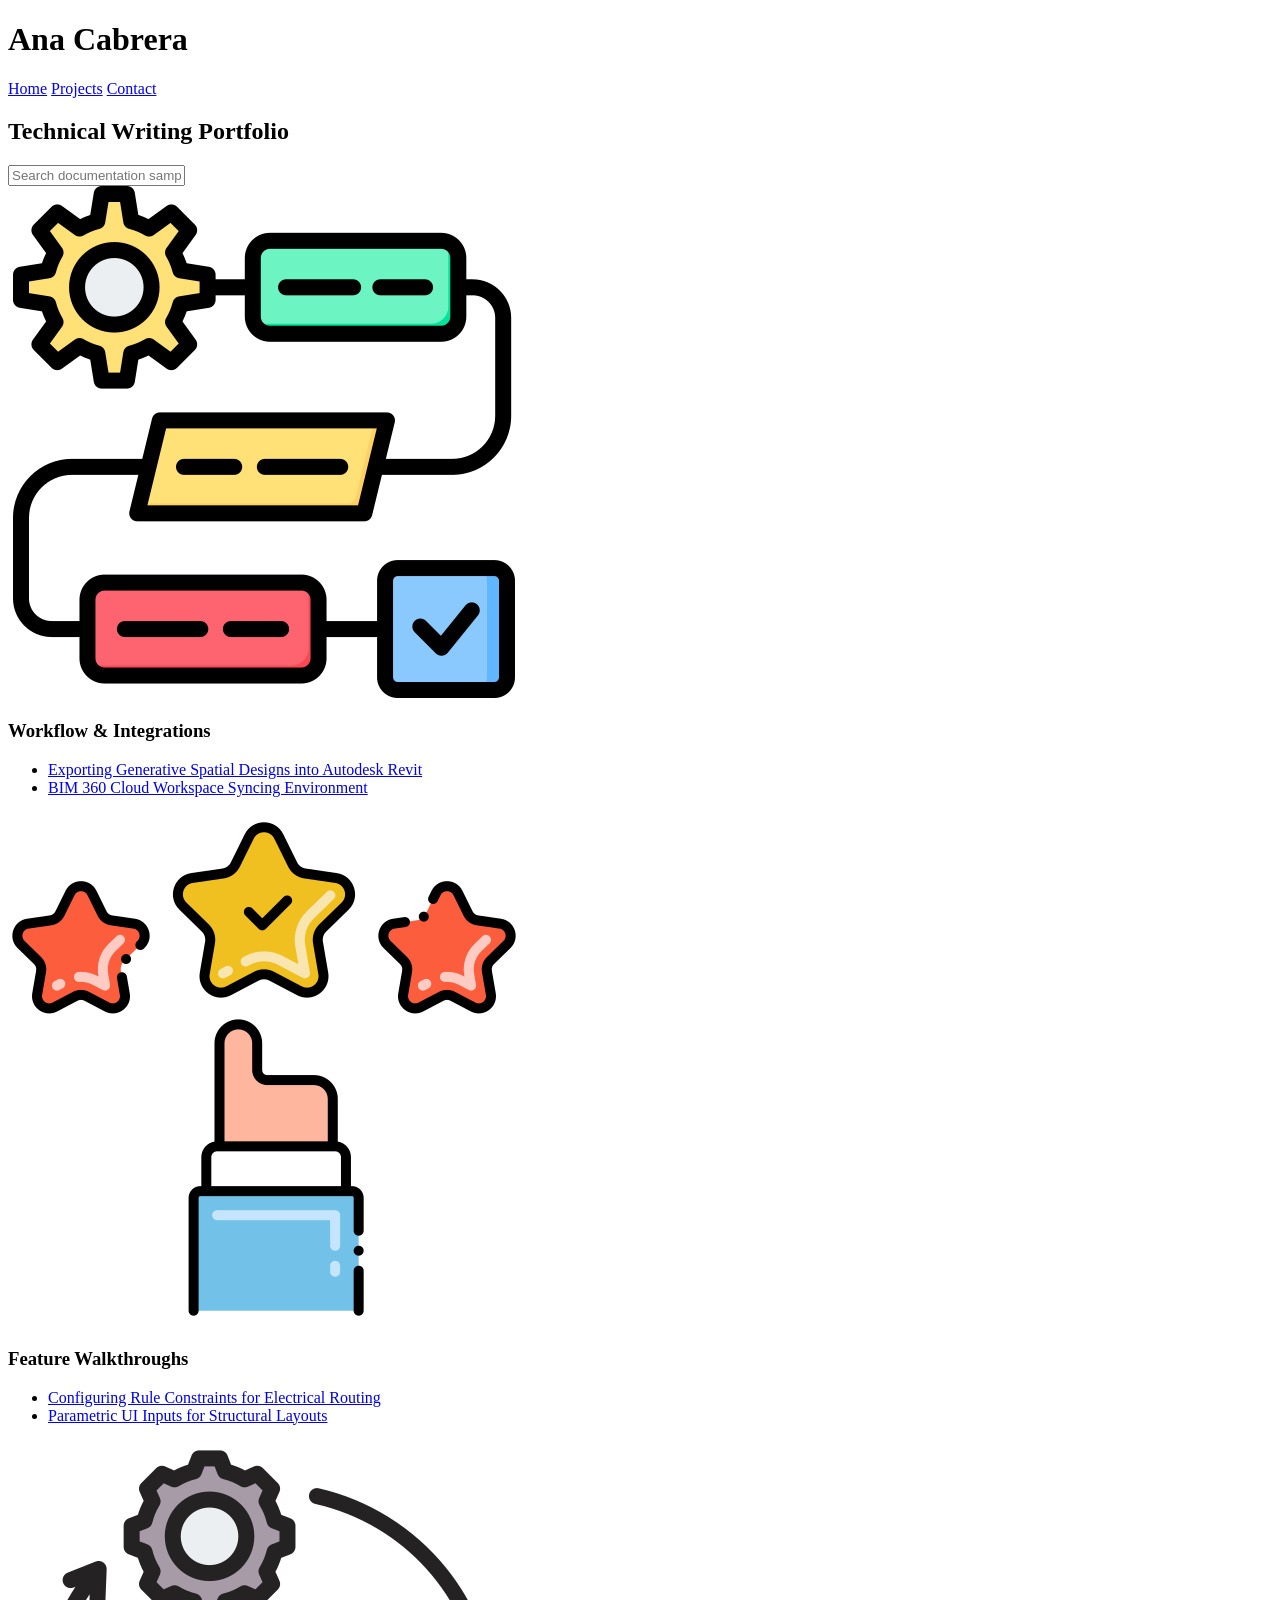
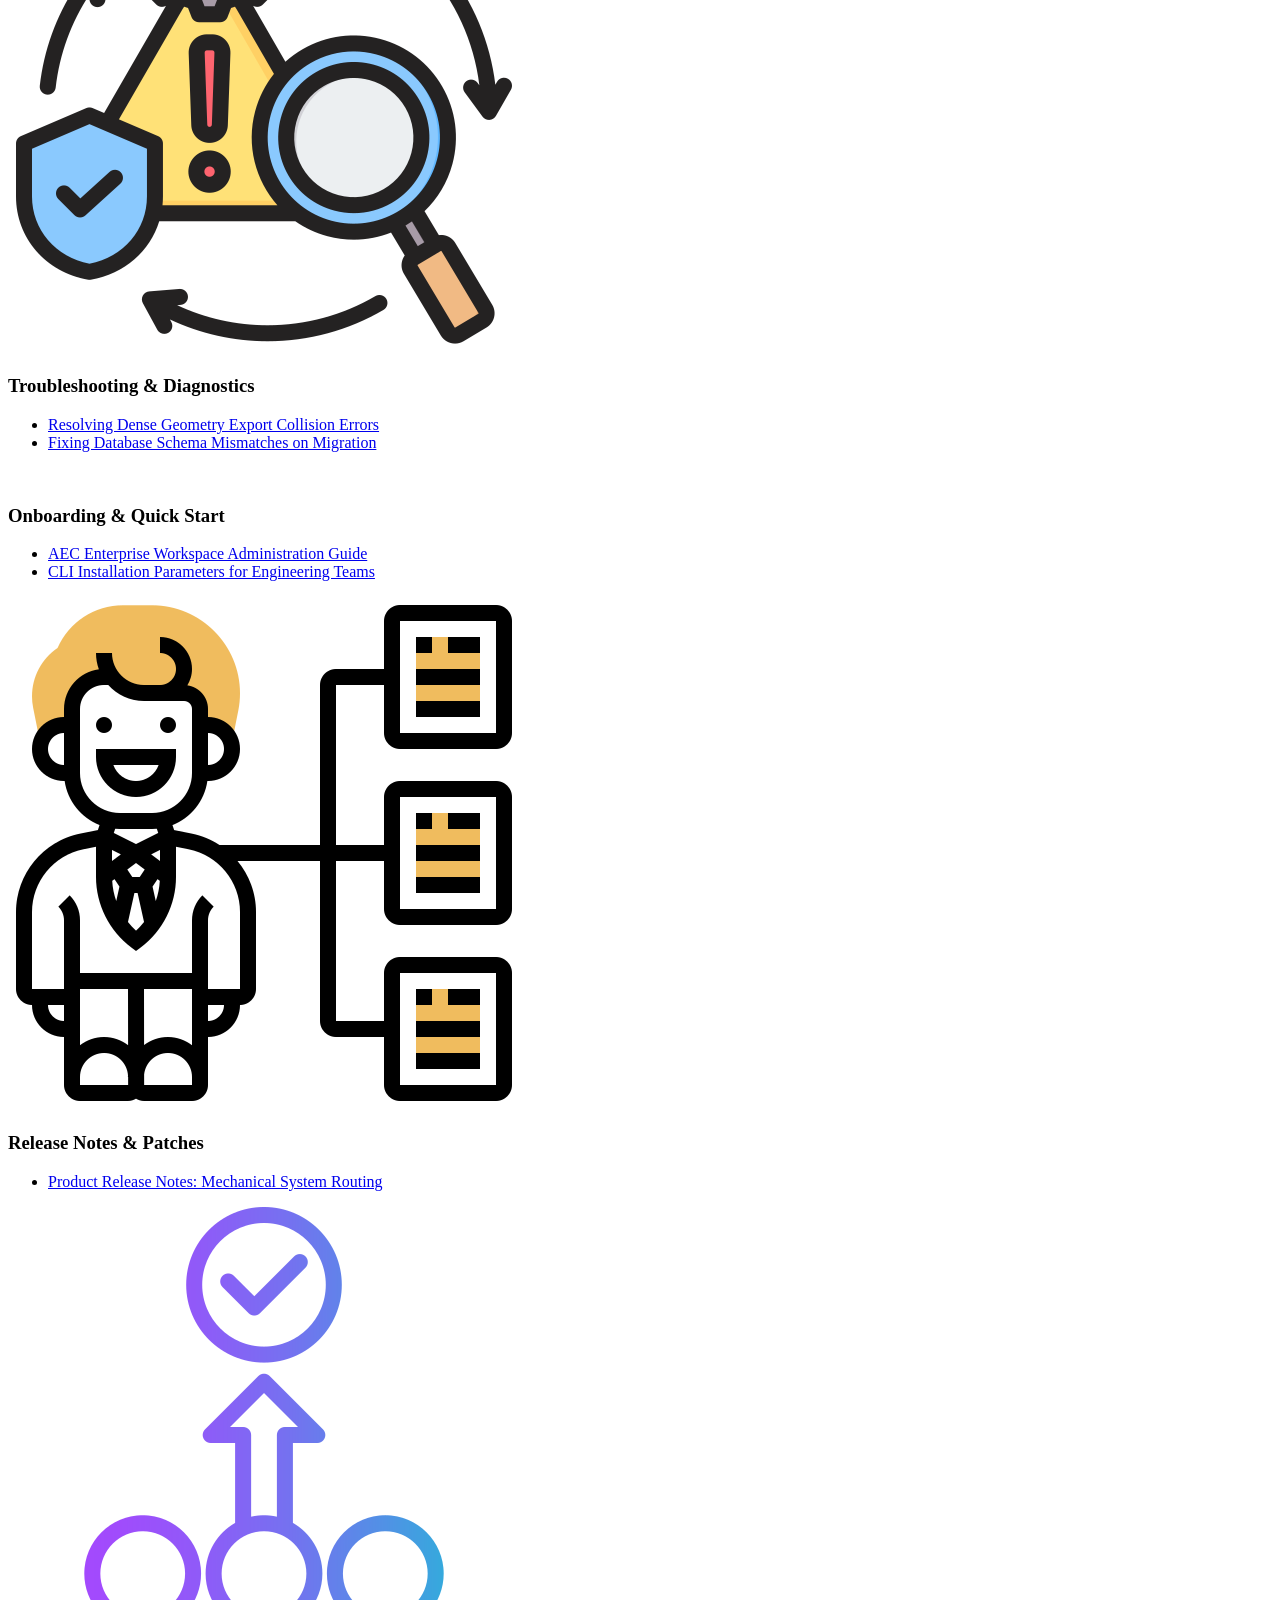
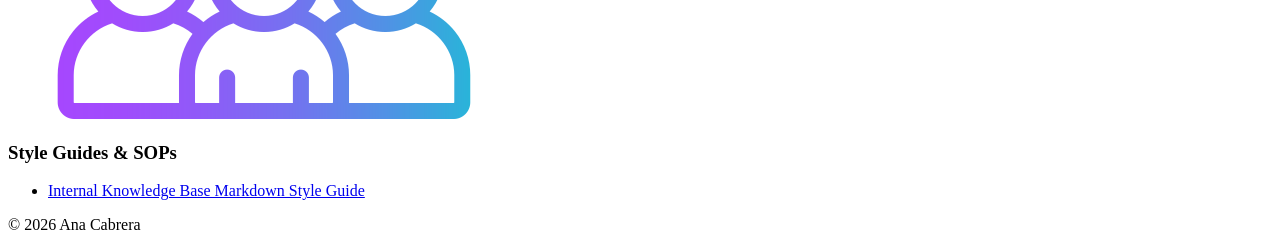
==== projects/index.html @ b5493466 "Update index.html to link to css" ====
<!DOCTYPE html>
<html lang="en">
<head>
  <meta charset="UTF-8">
  <meta name="viewport" content="width=device-width, initial-scale=1.0">
  <link rel="preconnect" href="https://fonts.googleapis.com">
  <link rel="preconnect" href="https://fonts.gstatic.com" crossorigin>
  <link href="https://fonts.googleapis.com/css2?family=Inter:wght@400;500;600;700;800&display=swap" rel="stylesheet">
  
  <title>Ana Cabrera | Technical Writing Portfolio</title>
  
  <link rel="stylesheet" href="assets/css/style.css">
</head>
<body>

<header>
  <div class="container header-container">
    <h1>Ana Cabrera</h1>
    <nav>
      <a href="../index.html">Home</a>
      <a href="index.html" class="active">Projects</a>
      <a href="../contact.html">Contact</a>
    </nav>
  </div>
</header>

<main class="container portal-landing">
  
  <h2 class="portal-title">Technical Writing Portfolio</h2>

  <div class="search-container">
    <input type="text" id="docs-search" placeholder="Search documentation samples (e.g., Revit, API, integration)...">
  </div>

  <div class="portal-grid">
    
    <div class="portal-card">
      <div class="portal-card-header">
        <img src="../assets/icons/workflow.png" alt="" class="card-icon">
        <h3>Workflow & Integrations</h3>
      </div>
      <ul class="sample-links">
        <li><a href="viewer.html#export-to-revit.html">Exporting Generative Spatial Designs into Autodesk Revit</a></li>
        <li><a href="viewer.html#bim360-sync.html">BIM 360 Cloud Workspace Syncing Environment</a></li>
      </ul>
    </div>

    <div class="portal-card">
      <div class="portal-card-header">
        <img src="../assets/icons/feature.png" alt="" class="card-icon">
        <h3>Feature Walkthroughs</h3>
      </div>
      <ul class="sample-links">
        <li><a href="viewer.html#conduit-routing.html">Configuring Rule Constraints for Electrical Routing</a></li>
        <li><a href="viewer.html#parametric-inputs.html">Parametric UI Inputs for Structural Layouts</a></li>
      </ul>
    </div>

    <div class="portal-card">
      <div class="portal-card-header">
        <img src="../assets/icons/troubleshooting.png" alt="" class="card-icon">
        <h3>Troubleshooting & Diagnostics</h3>
      </div>
      <ul class="sample-links">
        <li><a href="viewer.html#collision-errors.html">Resolving Dense Geometry Export Collision Errors</a></li>
        <li><a href="viewer.html#schema-mismatch.html">Fixing Database Schema Mismatches on Migration</a></li>
      </ul>
    </div>

    <div class="portal-card">
      <div class="portal-card-header">
        <img src="../assets/icons/onboarding.png" alt="" class="card-icon">
        <h3>Onboarding & Quick Start</h3>
      </div>
      <ul class="sample-links">
        <li><a href="viewer.html#enterprise-setup.html">AEC Enterprise Workspace Administration Guide</a></li>
        <li><a href="viewer.html#cli-install.html">CLI Installation Parameters for Engineering Teams</a></li>
      </ul>
    </div>

    <div class="portal-card">
      <div class="portal-card-header">
        <img src="../assets/icons/proactive.png" alt="" class="card-icon">
        <h3>Release Notes & Patches</h3>
      </div>
      <ul class="sample-links">
        <li><a href="viewer.html#may-2026-release.html">Product Release Notes: Mechanical System Routing</a></li>
      </ul>
    </div>

    <div class="portal-card">
      <div class="portal-card-header">
        <img src="../assets/icons/alignment.png" alt="" class="card-icon">
        <h3>Style Guides & SOPs</h3>
      </div>
      <ul class="sample-links">
        <li><a href="viewer.html#style-guide.html">Internal Knowledge Base Markdown Style Guide</a></li>
      </ul>
    </div>

  </div>
</main>

<script>
  document.getElementById('docs-search').addEventListener('input', function(e) {
    const searchTerm = e.target.value.toLowerCase();
    const cards = document.querySelectorAll('.portal-card');

    cards.forEach(card => {
      // Grab all text inside the card header and all list items
      const cardText = card.textContent.toLowerCase();
      
      // If the search term is found anywhere in the card, show it. Otherwise, hide it.
      if (cardText.includes(searchTerm)) {
        card.style.display = 'flex'; // Keeps your responsive card grid layout intact
      } else {
        card.style.display = 'none';
      }
    });
  });
</script>

<footer>
  <p>© 2026 Ana Cabrera</p>
</footer>

</body>
</html>
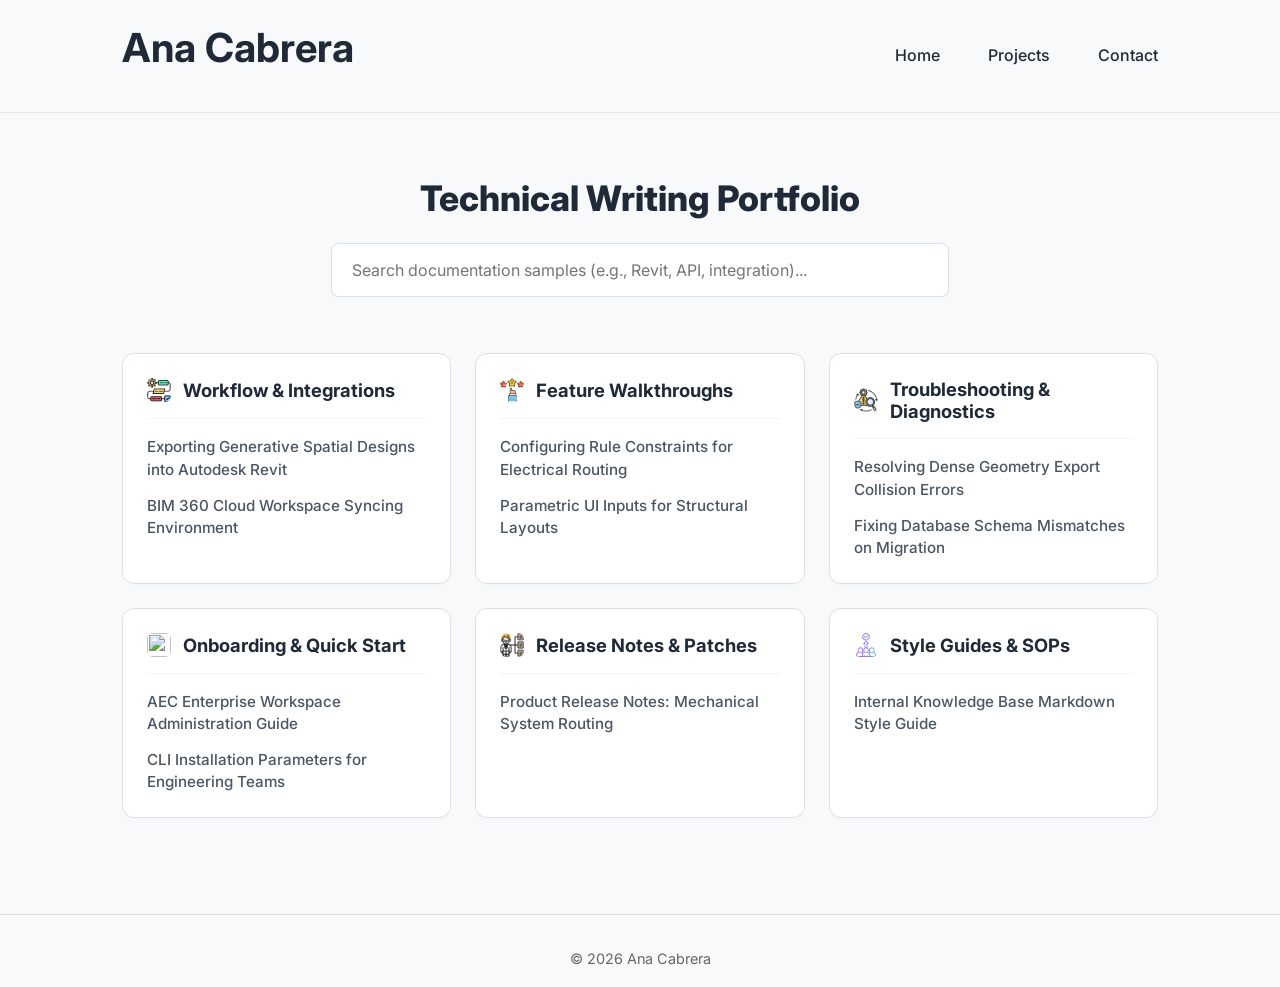
==== commit 80cfc414: "Update index.html to fix css mismatch" ====
--- a/projects/index.html
+++ b/projects/index.html
@@ -9,7 +9,7 @@
   
   <title>Ana Cabrera | Technical Writing Portfolio</title>
   
-  <link rel="stylesheet" href="assets/css/style.css">
+  <link rel="stylesheet" href="../assets/css/style.css">
 </head>
 <body>
 
--- a/assets/css/style.css
+++ b/assets/css/style.css
@@ -0,0 +1,891 @@
+/* RESET */
+
+* {
+  margin: 0;
+  padding: 0;
+  box-sizing: border-box;
+}
+
+/* GLOBAL */
+
+body {
+  font-family: 'Inter', sans-serif;
+  line-height: 1.7;
+  color: #1f2937;
+  background-color: #f8f9fb;
+}
+
+.container {
+  max-width: 1100px;
+  margin: auto;
+  padding: 0 2rem;
+}
+
+/* TYPOGRAPHY */
+
+h1,
+h2,
+h3 {
+  line-height: 1.2;
+  margin-bottom: 1rem;
+}
+
+h1 {
+  font-size: 2.5rem;
+  font-weight: 700;
+}
+
+h2 {
+  font-size: 1.8rem;
+  margin-top: 3rem;
+}
+
+h3 {
+  font-size: 1.3rem;
+}
+
+p,
+li {
+  margin-bottom: 1rem;
+}
+
+/* HEADER */
+
+header {
+  width: 100%;
+  padding: 1.5rem 0;
+  border-bottom: 1px solid #e5e7eb;
+  background: #f8f9fb;
+}
+
+.hero-hook {
+  font-size: 3rem;
+  font-weight: 800;
+  margin-bottom: 1.5rem;
+  letter-spacing: -0.5px;
+}
+
+/* Responsive adjustment for mobile screens */
+@media (max-width: 768px) {
+  .hero-hook {
+    font-size: 2rem; /* Scales down smoothly so it doesn't clip on phones */
+    margin-bottom: 1rem;
+  }
+}
+
+/* CONTAINERS */
+
+.header-container {
+  display: flex;
+  justify-content: space-between;
+  align-items: center;
+}
+
+.profile-container {
+  margin-top: 1rem;
+
+  align-items: center;
+  display: grid;
+  grid-template-columns: 65% 35%;
+  gap: 1.5rem;
+}
+
+.profile-container-left{
+  display:block;
+  align-items: center;
+}
+
+.profile-container-left p {
+  max-width: 650px;
+}
+
+.profile-container-right {
+  margin: 0;
+}
+
+.profile-container-right img {
+  width: auto;
+  max-width: 17rem;
+}
+
+/* LOGO */
+
+.logo h1 {
+  font-size: 1.8rem;
+}
+
+/* NAVIGATION */
+
+nav {
+  display: flex;
+  gap: 1.5rem;
+}
+
+nav a {
+  text-decoration: none;
+  margin-left: 1.5rem;
+  color: #1f2937;
+  font-weight: 500;
+}
+
+nav a:hover {
+  color: #0696D7;
+  text-decoration: none;
+}
+
+/* SECTIONS */
+
+section {
+  margin-bottom: 5rem;
+}
+
+/* LOGO CAROUSEL */
+/* TOOLS SECTION */
+
+.tools {
+  margin: 5rem 0;
+}
+
+/* SLIDER CONTAINER */
+
+.logo-slider {
+  overflow-x: hidden;
+  overflow-y: visible;
+  position: relative;
+  margin-top: 2rem;
+  padding: 1.5rem 0;
+  white-space: nowrap;
+}
+
+.logo-track {
+  display: flex;
+  width: max-content;
+  animation: scroll 22s linear infinite;
+}
+
+.logo-set {
+  display: flex;
+  align-items: center;
+}
+
+/* LOGOS */
+
+.logo-set img {
+  /*height: 500px;*/
+  /*opacity: 0.7;*/
+  /*filter: grayscale(100%);*/
+  padding: 0 0.5rem;
+  margin: 0 1rem;
+}
+
+.logo-set img:hover {
+  opacity: 1;
+}
+
+/* ANIMATION */
+
+@keyframes scroll {
+  0% {
+    transform: translateX(0);
+  }
+
+  100% {
+    transform: translateX(-50%);
+  }
+}
+
+/* ON HOVER */
+.logo-track:hover {
+  animation-play-state: paused;
+}
+
+.logo-item {
+  display: flex;
+  flex-direction: column;
+  align-items: center;
+  justify-content: center;
+
+  /*margin: 0 3rem;*/
+  position: relative;
+
+  transition: transform 0.25s ease;
+}
+
+.logo-item img {
+  height: 40px;
+  opacity: 0.7;
+  filter: grayscale(100%);
+  transition: all 0.25s ease;
+}
+
+.logo-item:hover img {
+  transform: scale(1.6);
+  opacity: 1;
+  filter: grayscale(0%);
+}
+
+.logo-label {
+  margin-top: 0.5rem;
+  font-size: 0.85rem;
+  color: #1f2937;
+
+  opacity: 0;
+  transform: translateY(6px);
+  transition: all 0.25s ease;
+
+  white-space: nowrap;
+}
+
+.logo-item:hover .logo-label {
+  opacity: 1;
+  transform: translateY(0);
+}
+
+/* SCROLL GRADIENT */
+.logo-slider::before,
+.logo-slider::after {
+  content: "";
+
+  position: absolute;
+
+  top: 0;
+
+  width: 100px;
+  height: 100%;
+
+  z-index: 2;
+}
+
+.logo-slider::before {
+  left: 0;
+
+  background: linear-gradient(
+    to right,
+    #f8f9fb,
+    transparent
+  );
+}
+
+.logo-slider::after {
+  right: 0;
+
+  background: linear-gradient(
+    to left,
+    #f8f9fb,
+    transparent
+  );
+}
+
+/* SKILLS SECTION*/
+.skills {
+  margin: 5rem 0;
+}
+
+.skills-container {
+  display: grid;
+  grid-template-columns: 35% 65%;
+  gap: 4rem;
+
+  align-items: stretch;
+}
+
+.skills-left {
+  display: flex;
+  align-items: center; /* vertically centers text inside full height */
+}
+
+.skills-left-content {
+  display: flex;
+  flex-direction: column;
+  justify-content: center; /* vertically centers text block */
+  height: 100%;
+}
+
+.skills-left h2 {
+  font-size: 2.8rem;
+  font-weight: 800;
+  text-transform: uppercase;
+  line-height: 1.2;
+  margin: 0;
+}
+
+.skills-left p {
+  margin-top: 1rem;
+  font-size: 0.95rem;
+  color: #6b7280;
+  line-height: 1.6;
+  max-width: 90%;
+}
+
+.skills-right {
+  display: grid;
+  grid-template-columns: repeat(2, 1fr);
+  gap: 1rem;
+  max-width: 615px;
+
+  align-content: stretch; /* IMPORTANT */
+}
+
+.skill-card {
+  width: 100%;
+
+  border: 1px solid #dce1e7;
+  border-radius: 12px;
+  padding: 1rem;
+
+  background: white;
+
+  display: flex;
+  flex-direction: column;
+  gap: 0.75rem;
+
+  min-height: 150px; /* key for uniformity */
+}
+
+.skill-card-header {
+  display: flex;
+  align-items: flex-start;
+  gap: 0.6rem;
+}
+
+.skill-card h3 {
+  font-size: 1.5rem;
+  font-weight: 700;
+  margin: 0;
+  line-height: 1.2;
+
+  overflow-wrap: anywhere;
+}
+
+.skill-card p {
+  margin: 0;
+  font-size: 0.75rem;
+  color: #6b7280;
+  line-height: 1.4;
+}
+
+.skill-card img {
+  height: 3em;   /* matches H3 font size */
+  width: auto;
+  flex-shrink: 0;
+  margin-top: 0.15em;
+}
+
+/* PROJECT CARDS */
+
+.project-grid {
+  display: grid;
+  grid-template-columns: repeat(3, 1fr);
+  gap: 1rem;
+  margin-top: 2rem;
+}
+
+.project-card {
+  text-decoration: none;
+  color: inherit;
+
+  height: 250px;
+  perspective: 1000px;
+}
+
+.project-card-inner {
+  position: relative;
+
+  width: 100%;
+  height: 100%;
+
+  transition: transform 0.7s;
+  transform-style: preserve-3d;
+}
+
+.project-card:hover .project-card-inner {
+  transform: rotateY(180deg);
+}
+
+.project-card-front,
+.project-card-back {
+  position: absolute;
+  width: 100%;
+  height: 100%;
+  border: 1px solid #dce1e7;
+  border-radius: 12px;
+  padding: 2rem;
+  backface-visibility: hidden;
+  background: white;
+}
+
+.project-card-front {
+  display: flex;
+  flex-direction: column;
+  justify-content: center;
+
+  align-items: center;
+
+  gap: 0.8rem;
+
+  text-align: center;
+  padding: 2rem;
+}
+
+.project-card-back {
+  display: flex;
+  align-items: center;
+  justify-content: center;
+  text-align: center;
+
+  transform: rotateY(180deg);
+  font-size: 0.95rem;
+  line-height: 1.6;
+
+  flex-direction: column;
+  gap: 1rem;
+}
+
+.project-card-header {
+  display: flex;
+  align-items: center;
+  justify-content: center;
+  gap: 0.75rem;
+  max-width: 90%;
+}
+
+.project-card-header img {
+  width: 28px;
+  height: 28px;
+  flex-shrink: 0;
+  display: block;
+}
+
+.project-card-header h3 {
+  margin: 0;
+  line-height: 1.2;
+  text-align: left;
+  max-width: 100%;
+  min-width: 0;
+  overflow-wrap: anywhere;
+  white-space: normal;
+}
+
+.divider {
+  width: 1px;
+  height: 24px;
+  background: #d1d5db;
+}
+
+.project-card-front h3 {
+  margin: 0;
+  line-height: 1;
+}
+
+.project-card-front p {
+  margin: 0;
+  display: block;
+  width: 100%;
+  font-size: 0.9rem;
+  color: #6b7280;
+  max-width: 90%;
+}
+
+/* BUTTON */
+.project-btn {
+  display: inline-block;
+
+  padding: 0.4rem 0.9rem;
+  border-radius: 999px; /* oblong pill */
+
+  background: #0b5cab; /* AEC-style blue */
+  color: white;
+
+  text-decoration: none;
+  font-weight: 500;
+  font-size: 0.8rem;
+  letter-spacing: 0.2px;
+
+  transition: all 0.25s ease;
+
+  margin-top: 0.5rem;
+}
+
+/* HOVER STATE */
+.project-btn:hover {
+  background: #094c8f;
+  transform: translateY(-1px);
+  box-shadow: 0 4px 10px rgba(6, 150, 215, 0.18);
+}
+
+/* ACTIVE/CLICK FEEDBACK */
+.project-btn:active {
+  transform: translateY(0px);
+  box-shadow: none;
+}
+
+.project-card:hover {
+  transform: translateY(-4px);
+}
+
+/* MOBILE */
+
+@media (max-width: 768px) {
+  .project-grid {
+    grid-template-columns: 1fr;
+  }
+}
+
+/* IMAGES */
+
+img {
+  max-width: 100%;
+  height: auto;
+  border-radius: 6px;
+}
+
+/* FOOTER */
+
+footer {
+  margin-top: 4rem;
+  padding-top: 2rem;
+
+  border-top: 1px solid #ddd;
+
+  font-size: 0.9rem;
+  color: #666;
+
+  text-align: center;
+}
+
+/* ==========================================================================
+   MOBILE & RESPONSIVE DESIGN ARCHITECTURE
+   ========================================================================== */
+
+@media (max-width: 992px) {
+  /* Prevent Profile layout from clipping on intermediate viewports */
+  .profile-container {
+    grid-template-columns: 1fr;
+    text-align: center;
+    gap: 2rem;
+  }
+  
+  .profile-container-left p {
+    max-width: 100%;
+    margin-left: auto;
+    margin-right: auto;
+  }
+
+  .profile-container-right img {
+    max-width: 15rem;
+    margin: 0 auto;
+  }
+
+  /* Structural adjustment for Skills Layout */
+  .skills-container {
+    grid-template-columns: 1fr;
+    gap: 2.5rem;
+  }
+  
+  .skills-left {
+    text-align: center;
+  }
+  
+  .skills-left p {
+    max-width: 100%;
+  }
+}
+
+@media (max-width: 768px) {
+  /* Header Structural Adjustments */
+  .header-container {
+    flex-direction: column;
+    gap: 1rem;
+    text-align: center;
+  }
+
+  nav {
+    gap: 0.5rem;
+  }
+
+  nav a {
+    margin-left: 0.75rem;
+    margin-right: 0.75rem;
+  }
+
+  /* Clean layout adjustments for layout blocks */
+  .skills-right {
+    grid-template-columns: 1fr;
+  }
+
+  /* DISABLE THE 3D FLIP ARCHITECTURE ON TOUCH DEVICES FOR BETTER UX */
+  .project-grid {
+    grid-template-columns: 1fr;
+    gap: 2rem;
+  }
+
+  .project-card {
+    height: auto;
+    perspective: none;
+  }
+
+  .project-card-inner {
+    transition: none;
+    transform-style: flat;
+  }
+
+  /* Force layout engine to stop stacking elements natively */
+  .project-card:hover .project-card-inner {
+    transform: none;
+  }
+
+  /* Transform front and back states into unified layout elements */
+  .project-card-front,
+  .project-card-back {
+    position: relative;
+    width: 100%;
+    height: auto;
+    transform: none;
+    backface-visibility: visible;
+    border-radius: 12px;
+  }
+
+  .project-card-front {
+    border-bottom: none;
+    border-bottom-left-radius: 0;
+    border-bottom-right-radius: 0;
+    padding: 2.5rem 1.5rem 1rem 1.5rem;
+  }
+
+  .project-card-back {
+    border-top: none;
+    border-top-left-radius: 0;
+    border-top-right-radius: 0;
+    padding: 0 1.5rem 2.5rem 1.5rem;
+  }
+  
+  .project-card:hover {
+    transform: translateY(-2px);
+  }
+}
+
+/* ==========================================================================
+   LINE 667: DOCS PORTAL HOVER LANDING PAGE SYSTEM
+   ========================================================================== */
+
+.portal-landing {
+  margin-top: 4rem;
+  margin-bottom: 6rem;
+}
+
+.portal-title {
+  font-size: 2.2rem;
+  font-weight: 800;
+  color: #1f2937;
+  text-align: center;
+  margin-bottom: 1.5rem;
+}
+
+/* SEARCH BAR PLATFORM */
+.search-container {
+  max-width: 650px;
+  margin: 0 auto 3.5rem auto;
+  padding: 0 1rem;
+}
+
+#docs-search {
+  width: 100%;
+  padding: 1rem 1.25rem;
+  font-family: 'Inter', sans-serif;
+  font-size: 1rem;
+  border: 1px solid #dce1e7;
+  border-radius: 8px;
+  background-color: white;
+  color: #1f2937;
+  box-shadow: 0 2px 4px rgba(0, 0, 0, 0.02);
+  transition: all 0.2s ease;
+}
+
+#docs-search:focus {
+  outline: none;
+  border-color: #0b5cab;
+  box-shadow: 0 0 0 3px rgba(11, 92, 171, 0.15);
+}
+
+/* THE 6-CARD GRID ARCHITECTURE */
+.portal-grid {
+  display: grid;
+  grid-template-columns: repeat(3, 1fr);
+  gap: 1.5rem;
+}
+
+.portal-card {
+  background: white;
+  border: 1px solid #dce1e7;
+  border-radius: 12px;
+  padding: 1.5rem;
+  display: flex;
+  flex-direction: column;
+  box-shadow: 0 4px 6px rgba(0, 0, 0, 0.01);
+  flex: 1 1 calc(33.333% - 1.5rem);
+  min-height: 200px;
+}
+
+.portal-card-header {
+  display: flex;
+  align-items: center;
+  gap: 0.75rem;
+  padding-bottom: 1rem;
+  border-bottom: 1px solid #f3f4f6;
+  margin-bottom: 1rem;
+}
+
+.card-icon {
+  width: 24px;
+  height: 24px;
+  flex-shrink: 0;
+}
+
+.portal-card-header h3 {
+  font-size: 1.15rem;
+  font-weight: 700;
+  color: #1f2937;
+  margin: 0;
+}
+
+/* INTERIOR CARD CONTENT LINKS */
+.sample-links {
+  list-style: none;
+  padding: 0;
+  margin: 0;
+  display: flex;
+  flex-direction: column;
+  gap: 0.85rem;
+}
+
+.sample-links li {
+  margin: 0;
+  padding: 0;
+  line-height: 1.4;
+}
+
+.sample-links a {
+  text-decoration: none;
+  font-size: 0.95rem;
+  font-weight: 500;
+  color: #4b5563;
+  transition: color 0.15s ease;
+}
+
+.sample-links a:hover {
+  color: #0b5cab;
+  text-decoration: underline;
+}
+
+/* ==========================================================================
+   INNER ARTICLE VIEW LAYOUT (WITH ACTIVE LEFT SIDEBAR)
+   ========================================================================== */
+
+.kb-inner-layout {
+  display: grid;
+  grid-template-columns: 280px 1fr;
+  gap: 4rem;
+  margin-top: 4rem;
+  margin-bottom: 6rem;
+  align-items: start;
+}
+
+.kb-article-sidebar {
+  position: sticky;
+  top: 3rem;
+  background: #f8f9fb;
+  padding-right: 1.5rem;
+}
+
+.back-to-portal {
+  display: inline-block;
+  text-decoration: none;
+  font-size: 0.9rem;
+  font-weight: 600;
+  color: #0b5cab;
+  margin-bottom: 2rem;
+}
+
+.kb-article-sidebar h3 {
+  font-size: 0.85rem;
+  text-transform: uppercase;
+  letter-spacing: 0.5px;
+  color: #6b7280;
+  margin-bottom: 1rem;
+}
+
+.kb-inner-nav {
+  display: flex;
+  flex-direction: column;
+  gap: 0.25rem;
+}
+
+.nav-group-title {
+  font-size: 0.8rem;
+  font-weight: 700;
+  color: #9ca3af;
+  text-transform: uppercase;
+  margin-top: 1rem;
+  margin-bottom: 0.25rem;
+}
+
+.kb-inner-nav a {
+  text-decoration: none;
+  color: #4b5563;
+  font-size: 0.95rem;
+  font-weight: 500;
+  padding: 0.4rem 0.5rem;
+  border-radius: 4px;
+  transition: all 0.15s ease;
+}
+
+.kb-inner-nav a:hover,
+.kb-inner-nav a.active {
+  color: #0b5cab;
+  background: #eef2f6;
+  font-weight: 600;
+}
+
+/* INNER ARTICLE CONTENT BODY */
+.doc-body h1 {
+  font-size: 2.2rem;
+  font-weight: 800;
+  color: #1f2937;
+  margin-bottom: 0.5rem;
+}
+
+.doc-meta {
+  font-size: 0.85rem;
+  color: #6b7280;
+  margin-bottom: 1.5rem;
+}
+
+.doc-body hr {
+  border: 0;
+  border-top: 1px solid #e5e7eb;
+  margin-bottom: 2rem;
+}
+
+/* RESPONSIVE DESIGN CONTROLS */
+@media (max-width: 992px) {
+  .portal-grid {
+    grid-template-columns: repeat(2, 1fr);
+  }
+  .kb-inner-layout {
+    grid-template-columns: 1fr;
+    gap: 2.5rem;
+  }
+  .kb-article-sidebar {
+    position: relative;
+    top: 0;
+    padding-right: 0;
+    border-bottom: 1px solid #e5e7eb;
+    padding-bottom: 2rem;
+  }
+}
+
+@media (max-width: 640px) {
+  .portal-grid {
+    grid-template-columns: 1fr;
+  }
+}
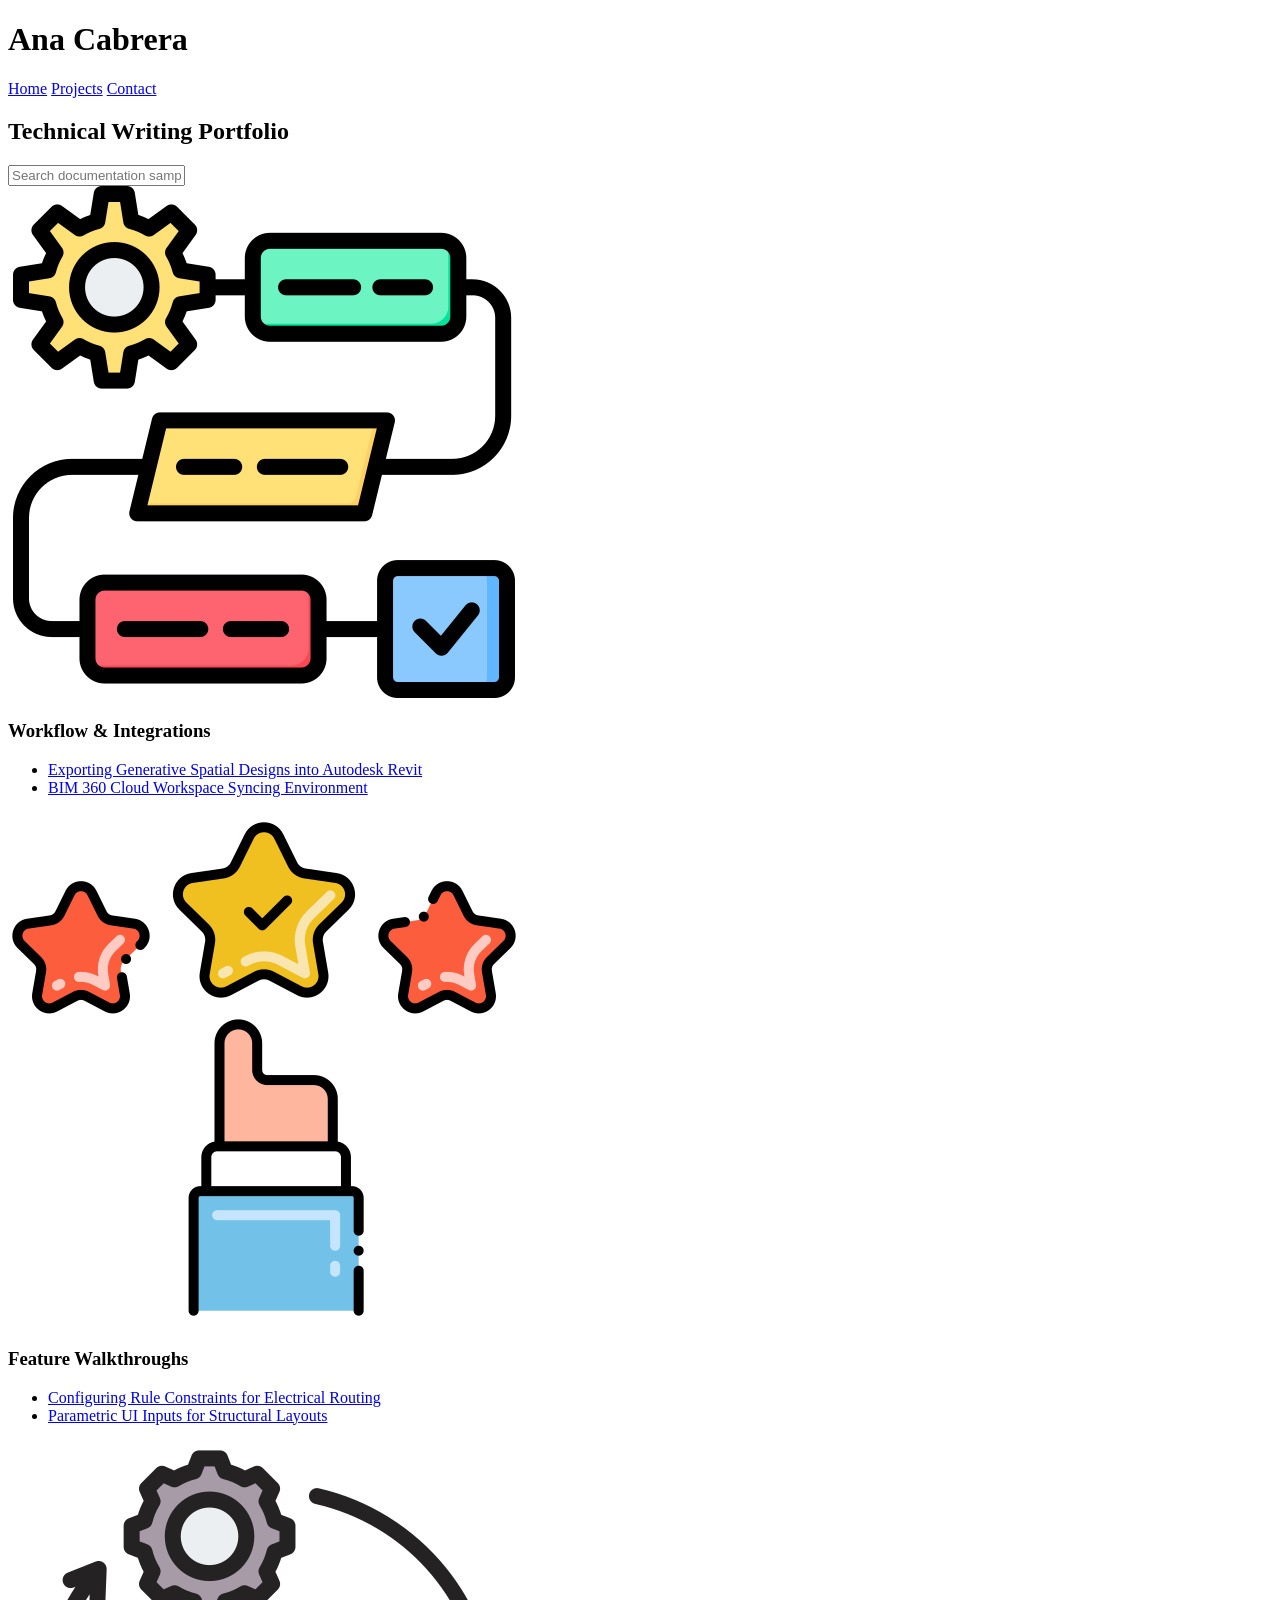
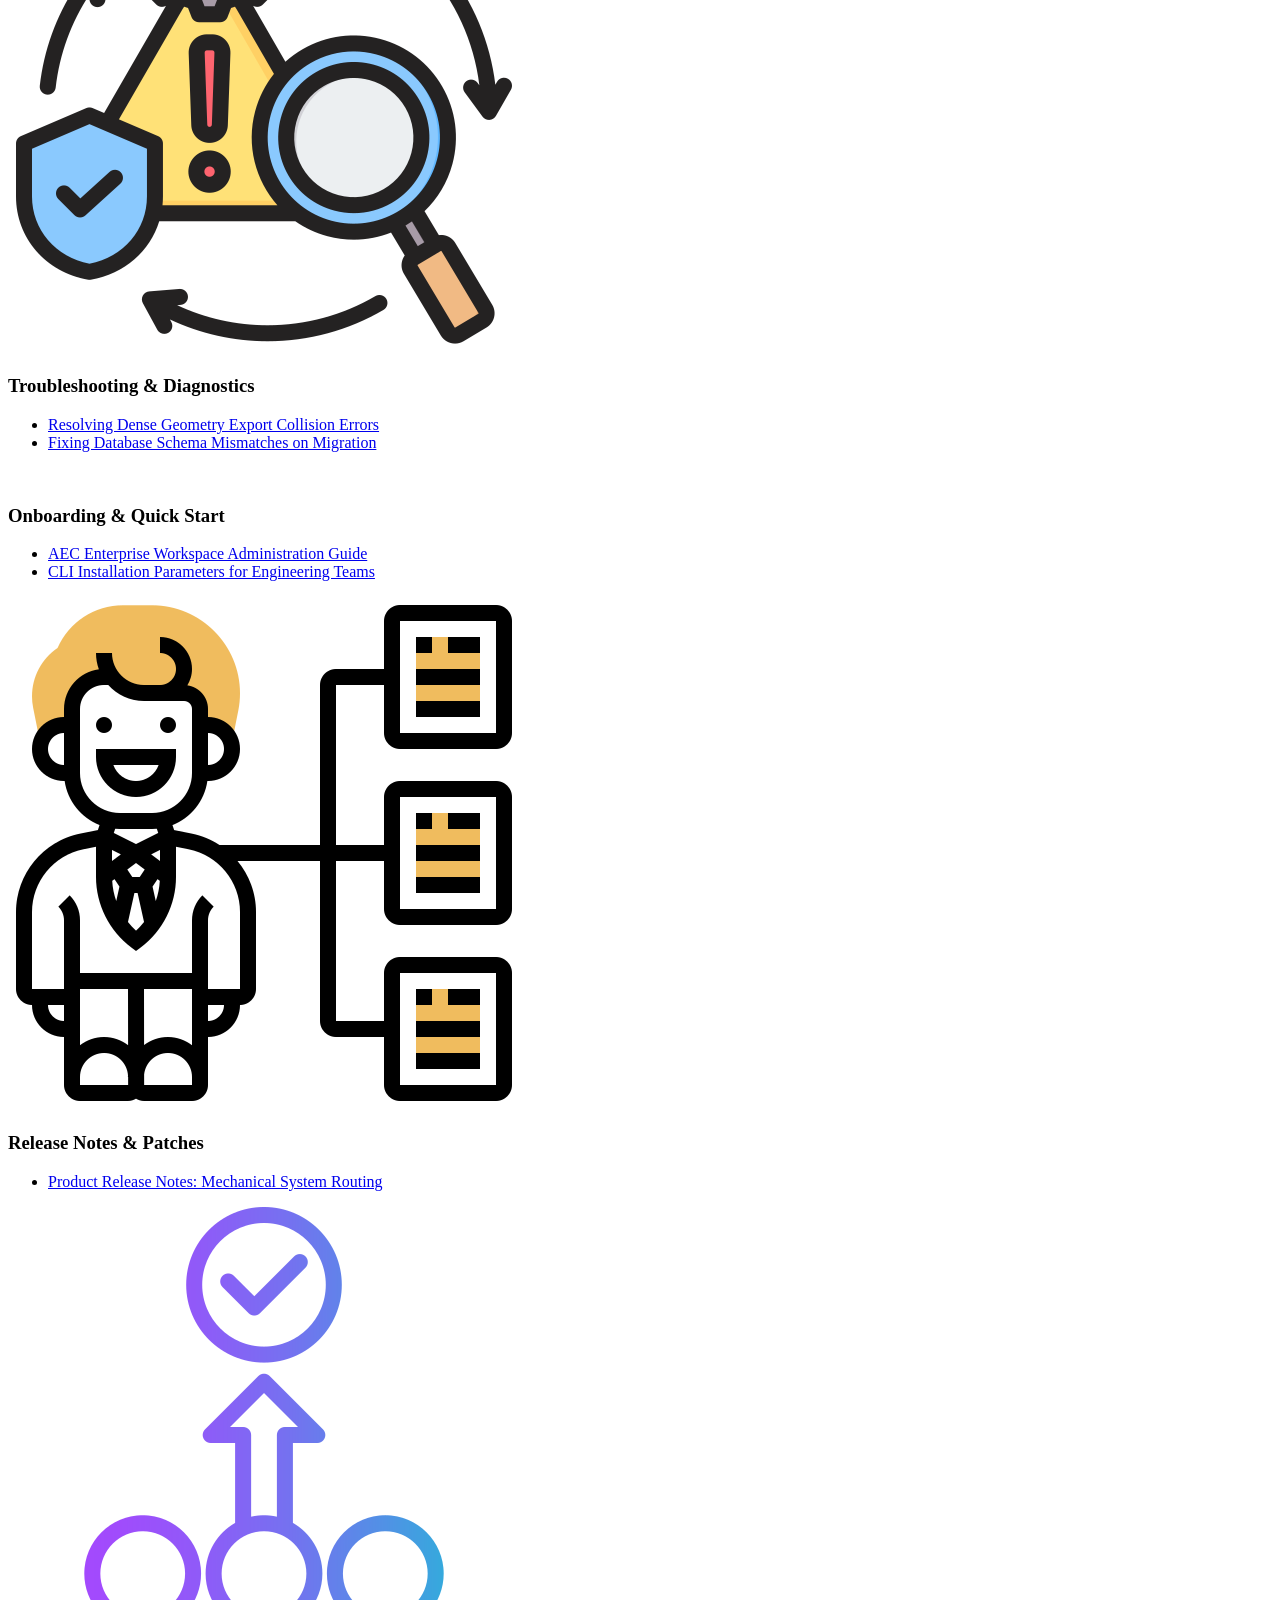
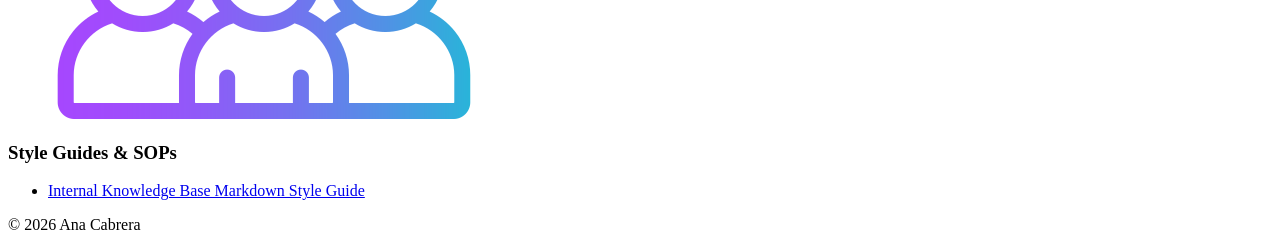
==== commit 1e7651a0: "Update index.html to fix css mismatch" ====
--- a/projects/index.html
+++ b/projects/index.html
@@ -9,7 +9,7 @@
   
   <title>Ana Cabrera | Technical Writing Portfolio</title>
   
-  <link rel="stylesheet" href="../assets/css/style.css">
+  <link rel="stylesheet" href="./assets/css/style.css">
 </head>
 <body>
 
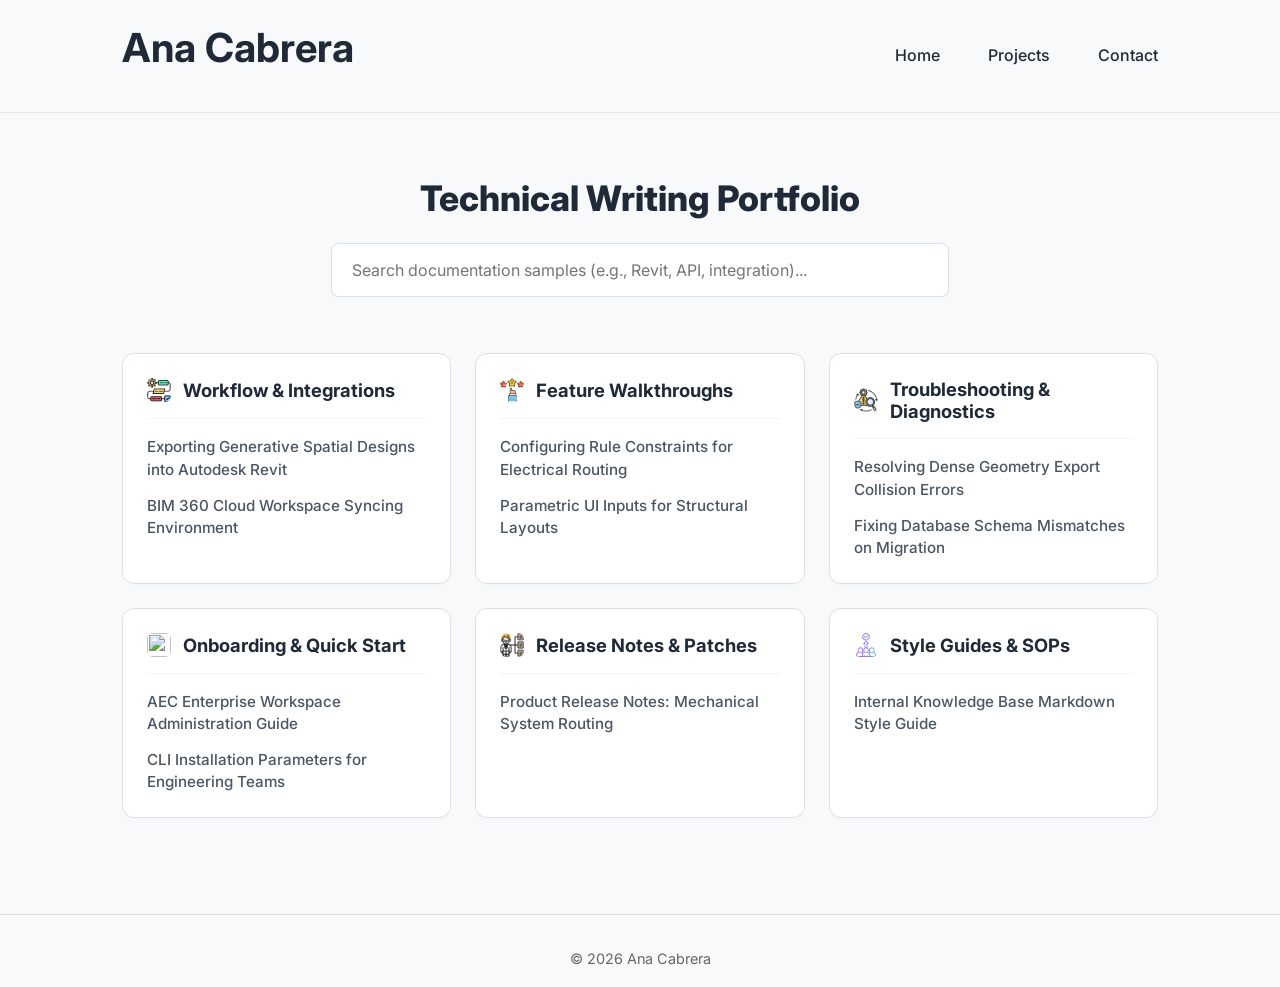
==== commit 2ce6f909: "resolve css issue with projects page" ====
--- a/projects/index.html
+++ b/projects/index.html
@@ -9,7 +9,7 @@
   
   <title>Ana Cabrera | Technical Writing Portfolio</title>
   
-  <link rel="stylesheet" href="./assets/css/style.css">
+  <link rel="stylesheet" href="../assets/css/style.css">
 </head>
 <body>
 
--- a/assets/css/style.css
+++ b/assets/css/style.css
@@ -0,0 +1,891 @@
+/* RESET */
+
+* {
+  margin: 0;
+  padding: 0;
+  box-sizing: border-box;
+}
+
+/* GLOBAL */
+
+body {
+  font-family: 'Inter', sans-serif;
+  line-height: 1.7;
+  color: #1f2937;
+  background-color: #f8f9fb;
+}
+
+.container {
+  max-width: 1100px;
+  margin: auto;
+  padding: 0 2rem;
+}
+
+/* TYPOGRAPHY */
+
+h1,
+h2,
+h3 {
+  line-height: 1.2;
+  margin-bottom: 1rem;
+}
+
+h1 {
+  font-size: 2.5rem;
+  font-weight: 700;
+}
+
+h2 {
+  font-size: 1.8rem;
+  margin-top: 3rem;
+}
+
+h3 {
+  font-size: 1.3rem;
+}
+
+p,
+li {
+  margin-bottom: 1rem;
+}
+
+/* HEADER */
+
+header {
+  width: 100%;
+  padding: 1.5rem 0;
+  border-bottom: 1px solid #e5e7eb;
+  background: #f8f9fb;
+}
+
+.hero-hook {
+  font-size: 3rem;
+  font-weight: 800;
+  margin-bottom: 1.5rem;
+  letter-spacing: -0.5px;
+}
+
+/* Responsive adjustment for mobile screens */
+@media (max-width: 768px) {
+  .hero-hook {
+    font-size: 2rem; /* Scales down smoothly so it doesn't clip on phones */
+    margin-bottom: 1rem;
+  }
+}
+
+/* CONTAINERS */
+
+.header-container {
+  display: flex;
+  justify-content: space-between;
+  align-items: center;
+}
+
+.profile-container {
+  margin-top: 1rem;
+
+  align-items: center;
+  display: grid;
+  grid-template-columns: 65% 35%;
+  gap: 1.5rem;
+}
+
+.profile-container-left{
+  display:block;
+  align-items: center;
+}
+
+.profile-container-left p {
+  max-width: 650px;
+}
+
+.profile-container-right {
+  margin: 0;
+}
+
+.profile-container-right img {
+  width: auto;
+  max-width: 17rem;
+}
+
+/* LOGO */
+
+.logo h1 {
+  font-size: 1.8rem;
+}
+
+/* NAVIGATION */
+
+nav {
+  display: flex;
+  gap: 1.5rem;
+}
+
+nav a {
+  text-decoration: none;
+  margin-left: 1.5rem;
+  color: #1f2937;
+  font-weight: 500;
+}
+
+nav a:hover {
+  color: #0696D7;
+  text-decoration: none;
+}
+
+/* SECTIONS */
+
+section {
+  margin-bottom: 5rem;
+}
+
+/* LOGO CAROUSEL */
+/* TOOLS SECTION */
+
+.tools {
+  margin: 5rem 0;
+}
+
+/* SLIDER CONTAINER */
+
+.logo-slider {
+  overflow-x: hidden;
+  overflow-y: visible;
+  position: relative;
+  margin-top: 2rem;
+  padding: 1.5rem 0;
+  white-space: nowrap;
+}
+
+.logo-track {
+  display: flex;
+  width: max-content;
+  animation: scroll 22s linear infinite;
+}
+
+.logo-set {
+  display: flex;
+  align-items: center;
+}
+
+/* LOGOS */
+
+.logo-set img {
+  /*height: 500px;*/
+  /*opacity: 0.7;*/
+  /*filter: grayscale(100%);*/
+  padding: 0 0.5rem;
+  margin: 0 1rem;
+}
+
+.logo-set img:hover {
+  opacity: 1;
+}
+
+/* ANIMATION */
+
+@keyframes scroll {
+  0% {
+    transform: translateX(0);
+  }
+
+  100% {
+    transform: translateX(-50%);
+  }
+}
+
+/* ON HOVER */
+.logo-track:hover {
+  animation-play-state: paused;
+}
+
+.logo-item {
+  display: flex;
+  flex-direction: column;
+  align-items: center;
+  justify-content: center;
+
+  /*margin: 0 3rem;*/
+  position: relative;
+
+  transition: transform 0.25s ease;
+}
+
+.logo-item img {
+  height: 40px;
+  opacity: 0.7;
+  filter: grayscale(100%);
+  transition: all 0.25s ease;
+}
+
+.logo-item:hover img {
+  transform: scale(1.6);
+  opacity: 1;
+  filter: grayscale(0%);
+}
+
+.logo-label {
+  margin-top: 0.5rem;
+  font-size: 0.85rem;
+  color: #1f2937;
+
+  opacity: 0;
+  transform: translateY(6px);
+  transition: all 0.25s ease;
+
+  white-space: nowrap;
+}
+
+.logo-item:hover .logo-label {
+  opacity: 1;
+  transform: translateY(0);
+}
+
+/* SCROLL GRADIENT */
+.logo-slider::before,
+.logo-slider::after {
+  content: "";
+
+  position: absolute;
+
+  top: 0;
+
+  width: 100px;
+  height: 100%;
+
+  z-index: 2;
+}
+
+.logo-slider::before {
+  left: 0;
+
+  background: linear-gradient(
+    to right,
+    #f8f9fb,
+    transparent
+  );
+}
+
+.logo-slider::after {
+  right: 0;
+
+  background: linear-gradient(
+    to left,
+    #f8f9fb,
+    transparent
+  );
+}
+
+/* SKILLS SECTION*/
+.skills {
+  margin: 5rem 0;
+}
+
+.skills-container {
+  display: grid;
+  grid-template-columns: 35% 65%;
+  gap: 4rem;
+
+  align-items: stretch;
+}
+
+.skills-left {
+  display: flex;
+  align-items: center; /* vertically centers text inside full height */
+}
+
+.skills-left-content {
+  display: flex;
+  flex-direction: column;
+  justify-content: center; /* vertically centers text block */
+  height: 100%;
+}
+
+.skills-left h2 {
+  font-size: 2.8rem;
+  font-weight: 800;
+  text-transform: uppercase;
+  line-height: 1.2;
+  margin: 0;
+}
+
+.skills-left p {
+  margin-top: 1rem;
+  font-size: 0.95rem;
+  color: #6b7280;
+  line-height: 1.6;
+  max-width: 90%;
+}
+
+.skills-right {
+  display: grid;
+  grid-template-columns: repeat(2, 1fr);
+  gap: 1rem;
+  max-width: 615px;
+
+  align-content: stretch; /* IMPORTANT */
+}
+
+.skill-card {
+  width: 100%;
+
+  border: 1px solid #dce1e7;
+  border-radius: 12px;
+  padding: 1rem;
+
+  background: white;
+
+  display: flex;
+  flex-direction: column;
+  gap: 0.75rem;
+
+  min-height: 150px; /* key for uniformity */
+}
+
+.skill-card-header {
+  display: flex;
+  align-items: flex-start;
+  gap: 0.6rem;
+}
+
+.skill-card h3 {
+  font-size: 1.5rem;
+  font-weight: 700;
+  margin: 0;
+  line-height: 1.2;
+
+  overflow-wrap: anywhere;
+}
+
+.skill-card p {
+  margin: 0;
+  font-size: 0.75rem;
+  color: #6b7280;
+  line-height: 1.4;
+}
+
+.skill-card img {
+  height: 3em;   /* matches H3 font size */
+  width: auto;
+  flex-shrink: 0;
+  margin-top: 0.15em;
+}
+
+/* PROJECT CARDS */
+
+.project-grid {
+  display: grid;
+  grid-template-columns: repeat(3, 1fr);
+  gap: 1rem;
+  margin-top: 2rem;
+}
+
+.project-card {
+  text-decoration: none;
+  color: inherit;
+
+  height: 250px;
+  perspective: 1000px;
+}
+
+.project-card-inner {
+  position: relative;
+
+  width: 100%;
+  height: 100%;
+
+  transition: transform 0.7s;
+  transform-style: preserve-3d;
+}
+
+.project-card:hover .project-card-inner {
+  transform: rotateY(180deg);
+}
+
+.project-card-front,
+.project-card-back {
+  position: absolute;
+  width: 100%;
+  height: 100%;
+  border: 1px solid #dce1e7;
+  border-radius: 12px;
+  padding: 2rem;
+  backface-visibility: hidden;
+  background: white;
+}
+
+.project-card-front {
+  display: flex;
+  flex-direction: column;
+  justify-content: center;
+
+  align-items: center;
+
+  gap: 0.8rem;
+
+  text-align: center;
+  padding: 2rem;
+}
+
+.project-card-back {
+  display: flex;
+  align-items: center;
+  justify-content: center;
+  text-align: center;
+
+  transform: rotateY(180deg);
+  font-size: 0.95rem;
+  line-height: 1.6;
+
+  flex-direction: column;
+  gap: 1rem;
+}
+
+.project-card-header {
+  display: flex;
+  align-items: center;
+  justify-content: center;
+  gap: 0.75rem;
+  max-width: 90%;
+}
+
+.project-card-header img {
+  width: 28px;
+  height: 28px;
+  flex-shrink: 0;
+  display: block;
+}
+
+.project-card-header h3 {
+  margin: 0;
+  line-height: 1.2;
+  text-align: left;
+  max-width: 100%;
+  min-width: 0;
+  overflow-wrap: anywhere;
+  white-space: normal;
+}
+
+.divider {
+  width: 1px;
+  height: 24px;
+  background: #d1d5db;
+}
+
+.project-card-front h3 {
+  margin: 0;
+  line-height: 1;
+}
+
+.project-card-front p {
+  margin: 0;
+  display: block;
+  width: 100%;
+  font-size: 0.9rem;
+  color: #6b7280;
+  max-width: 90%;
+}
+
+/* BUTTON */
+.project-btn {
+  display: inline-block;
+
+  padding: 0.4rem 0.9rem;
+  border-radius: 999px; /* oblong pill */
+
+  background: #0b5cab; /* AEC-style blue */
+  color: white;
+
+  text-decoration: none;
+  font-weight: 500;
+  font-size: 0.8rem;
+  letter-spacing: 0.2px;
+
+  transition: all 0.25s ease;
+
+  margin-top: 0.5rem;
+}
+
+/* HOVER STATE */
+.project-btn:hover {
+  background: #094c8f;
+  transform: translateY(-1px);
+  box-shadow: 0 4px 10px rgba(6, 150, 215, 0.18);
+}
+
+/* ACTIVE/CLICK FEEDBACK */
+.project-btn:active {
+  transform: translateY(0px);
+  box-shadow: none;
+}
+
+.project-card:hover {
+  transform: translateY(-4px);
+}
+
+/* MOBILE */
+
+@media (max-width: 768px) {
+  .project-grid {
+    grid-template-columns: 1fr;
+  }
+}
+
+/* IMAGES */
+
+img {
+  max-width: 100%;
+  height: auto;
+  border-radius: 6px;
+}
+
+/* FOOTER */
+
+footer {
+  margin-top: 4rem;
+  padding-top: 2rem;
+
+  border-top: 1px solid #ddd;
+
+  font-size: 0.9rem;
+  color: #666;
+
+  text-align: center;
+}
+
+/* ==========================================================================
+   MOBILE & RESPONSIVE DESIGN ARCHITECTURE
+   ========================================================================== */
+
+@media (max-width: 992px) {
+  /* Prevent Profile layout from clipping on intermediate viewports */
+  .profile-container {
+    grid-template-columns: 1fr;
+    text-align: center;
+    gap: 2rem;
+  }
+  
+  .profile-container-left p {
+    max-width: 100%;
+    margin-left: auto;
+    margin-right: auto;
+  }
+
+  .profile-container-right img {
+    max-width: 15rem;
+    margin: 0 auto;
+  }
+
+  /* Structural adjustment for Skills Layout */
+  .skills-container {
+    grid-template-columns: 1fr;
+    gap: 2.5rem;
+  }
+  
+  .skills-left {
+    text-align: center;
+  }
+  
+  .skills-left p {
+    max-width: 100%;
+  }
+}
+
+@media (max-width: 768px) {
+  /* Header Structural Adjustments */
+  .header-container {
+    flex-direction: column;
+    gap: 1rem;
+    text-align: center;
+  }
+
+  nav {
+    gap: 0.5rem;
+  }
+
+  nav a {
+    margin-left: 0.75rem;
+    margin-right: 0.75rem;
+  }
+
+  /* Clean layout adjustments for layout blocks */
+  .skills-right {
+    grid-template-columns: 1fr;
+  }
+
+  /* DISABLE THE 3D FLIP ARCHITECTURE ON TOUCH DEVICES FOR BETTER UX */
+  .project-grid {
+    grid-template-columns: 1fr;
+    gap: 2rem;
+  }
+
+  .project-card {
+    height: auto;
+    perspective: none;
+  }
+
+  .project-card-inner {
+    transition: none;
+    transform-style: flat;
+  }
+
+  /* Force layout engine to stop stacking elements natively */
+  .project-card:hover .project-card-inner {
+    transform: none;
+  }
+
+  /* Transform front and back states into unified layout elements */
+  .project-card-front,
+  .project-card-back {
+    position: relative;
+    width: 100%;
+    height: auto;
+    transform: none;
+    backface-visibility: visible;
+    border-radius: 12px;
+  }
+
+  .project-card-front {
+    border-bottom: none;
+    border-bottom-left-radius: 0;
+    border-bottom-right-radius: 0;
+    padding: 2.5rem 1.5rem 1rem 1.5rem;
+  }
+
+  .project-card-back {
+    border-top: none;
+    border-top-left-radius: 0;
+    border-top-right-radius: 0;
+    padding: 0 1.5rem 2.5rem 1.5rem;
+  }
+  
+  .project-card:hover {
+    transform: translateY(-2px);
+  }
+}
+
+/* ==========================================================================
+   LINE 667: DOCS PORTAL HOVER LANDING PAGE SYSTEM
+   ========================================================================== */
+
+.portal-landing {
+  margin-top: 4rem;
+  margin-bottom: 6rem;
+}
+
+.portal-title {
+  font-size: 2.2rem;
+  font-weight: 800;
+  color: #1f2937;
+  text-align: center;
+  margin-bottom: 1.5rem;
+}
+
+/* SEARCH BAR PLATFORM */
+.search-container {
+  max-width: 650px;
+  margin: 0 auto 3.5rem auto;
+  padding: 0 1rem;
+}
+
+#docs-search {
+  width: 100%;
+  padding: 1rem 1.25rem;
+  font-family: 'Inter', sans-serif;
+  font-size: 1rem;
+  border: 1px solid #dce1e7;
+  border-radius: 8px;
+  background-color: white;
+  color: #1f2937;
+  box-shadow: 0 2px 4px rgba(0, 0, 0, 0.02);
+  transition: all 0.2s ease;
+}
+
+#docs-search:focus {
+  outline: none;
+  border-color: #0b5cab;
+  box-shadow: 0 0 0 3px rgba(11, 92, 171, 0.15);
+}
+
+/* THE 6-CARD GRID ARCHITECTURE */
+.portal-grid {
+  display: grid;
+  grid-template-columns: repeat(3, 1fr);
+  gap: 1.5rem;
+}
+
+.portal-card {
+  background: white;
+  border: 1px solid #dce1e7;
+  border-radius: 12px;
+  padding: 1.5rem;
+  display: flex;
+  flex-direction: column;
+  box-shadow: 0 4px 6px rgba(0, 0, 0, 0.01);
+  flex: 1 1 calc(33.333% - 1.5rem);
+  min-height: 200px;
+}
+
+.portal-card-header {
+  display: flex;
+  align-items: center;
+  gap: 0.75rem;
+  padding-bottom: 1rem;
+  border-bottom: 1px solid #f3f4f6;
+  margin-bottom: 1rem;
+}
+
+.card-icon {
+  width: 24px;
+  height: 24px;
+  flex-shrink: 0;
+}
+
+.portal-card-header h3 {
+  font-size: 1.15rem;
+  font-weight: 700;
+  color: #1f2937;
+  margin: 0;
+}
+
+/* INTERIOR CARD CONTENT LINKS */
+.sample-links {
+  list-style: none;
+  padding: 0;
+  margin: 0;
+  display: flex;
+  flex-direction: column;
+  gap: 0.85rem;
+}
+
+.sample-links li {
+  margin: 0;
+  padding: 0;
+  line-height: 1.4;
+}
+
+.sample-links a {
+  text-decoration: none;
+  font-size: 0.95rem;
+  font-weight: 500;
+  color: #4b5563;
+  transition: color 0.15s ease;
+}
+
+.sample-links a:hover {
+  color: #0b5cab;
+  text-decoration: underline;
+}
+
+/* ==========================================================================
+   INNER ARTICLE VIEW LAYOUT (WITH ACTIVE LEFT SIDEBAR)
+   ========================================================================== */
+
+.kb-inner-layout {
+  display: grid;
+  grid-template-columns: 280px 1fr;
+  gap: 4rem;
+  margin-top: 4rem;
+  margin-bottom: 6rem;
+  align-items: start;
+}
+
+.kb-article-sidebar {
+  position: sticky;
+  top: 3rem;
+  background: #f8f9fb;
+  padding-right: 1.5rem;
+}
+
+.back-to-portal {
+  display: inline-block;
+  text-decoration: none;
+  font-size: 0.9rem;
+  font-weight: 600;
+  color: #0b5cab;
+  margin-bottom: 2rem;
+}
+
+.kb-article-sidebar h3 {
+  font-size: 0.85rem;
+  text-transform: uppercase;
+  letter-spacing: 0.5px;
+  color: #6b7280;
+  margin-bottom: 1rem;
+}
+
+.kb-inner-nav {
+  display: flex;
+  flex-direction: column;
+  gap: 0.25rem;
+}
+
+.nav-group-title {
+  font-size: 0.8rem;
+  font-weight: 700;
+  color: #9ca3af;
+  text-transform: uppercase;
+  margin-top: 1rem;
+  margin-bottom: 0.25rem;
+}
+
+.kb-inner-nav a {
+  text-decoration: none;
+  color: #4b5563;
+  font-size: 0.95rem;
+  font-weight: 500;
+  padding: 0.4rem 0.5rem;
+  border-radius: 4px;
+  transition: all 0.15s ease;
+}
+
+.kb-inner-nav a:hover,
+.kb-inner-nav a.active {
+  color: #0b5cab;
+  background: #eef2f6;
+  font-weight: 600;
+}
+
+/* INNER ARTICLE CONTENT BODY */
+.doc-body h1 {
+  font-size: 2.2rem;
+  font-weight: 800;
+  color: #1f2937;
+  margin-bottom: 0.5rem;
+}
+
+.doc-meta {
+  font-size: 0.85rem;
+  color: #6b7280;
+  margin-bottom: 1.5rem;
+}
+
+.doc-body hr {
+  border: 0;
+  border-top: 1px solid #e5e7eb;
+  margin-bottom: 2rem;
+}
+
+/* RESPONSIVE DESIGN CONTROLS */
+@media (max-width: 992px) {
+  .portal-grid {
+    grid-template-columns: repeat(2, 1fr);
+  }
+  .kb-inner-layout {
+    grid-template-columns: 1fr;
+    gap: 2.5rem;
+  }
+  .kb-article-sidebar {
+    position: relative;
+    top: 0;
+    padding-right: 0;
+    border-bottom: 1px solid #e5e7eb;
+    padding-bottom: 2rem;
+  }
+}
+
+@media (max-width: 640px) {
+  .portal-grid {
+    grid-template-columns: 1fr;
+  }
+}
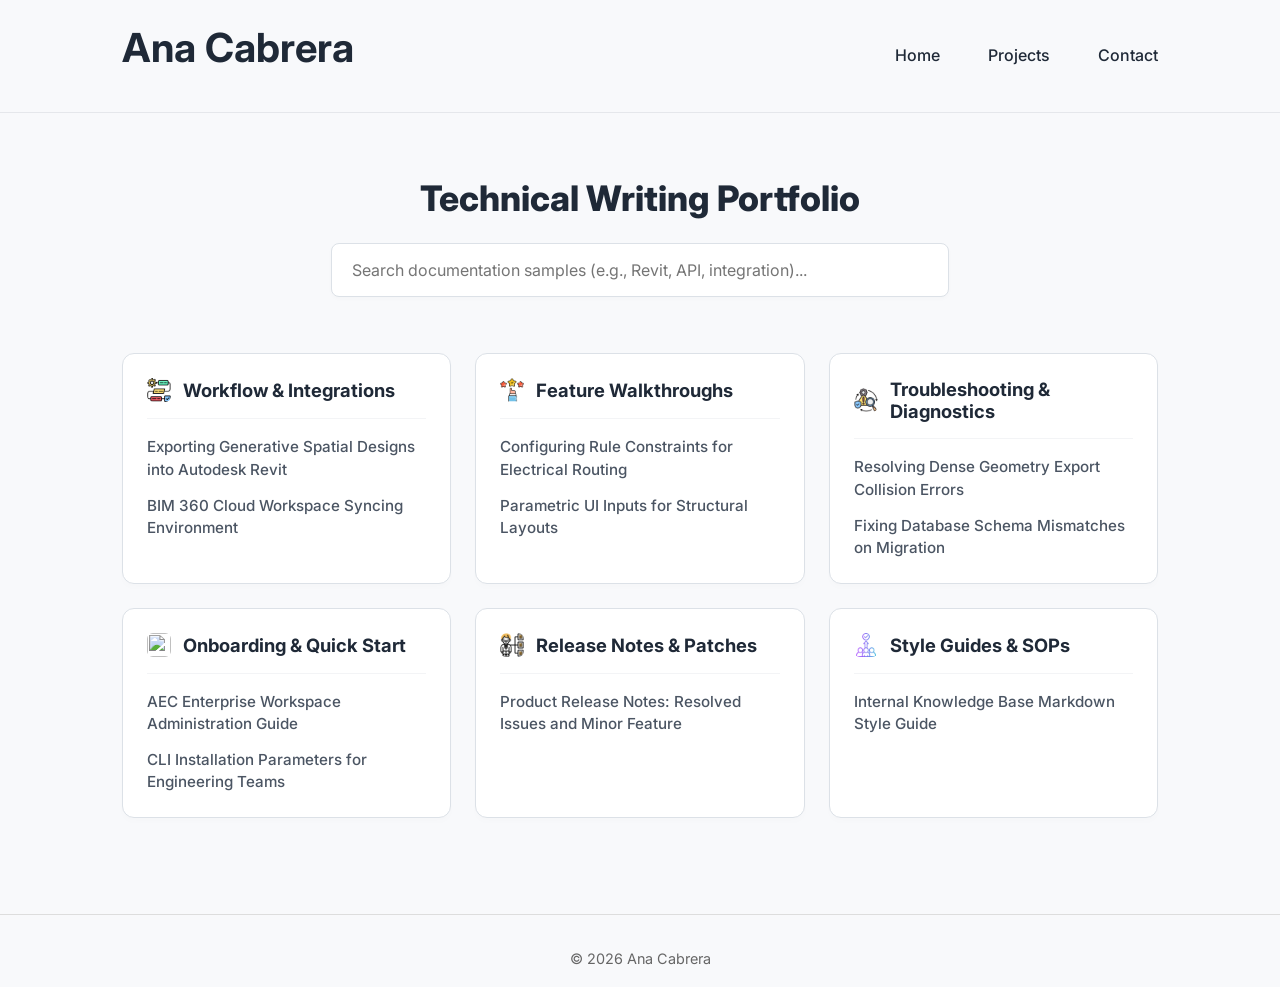
==== commit 2594e58d: "trial for sample works" ====
--- a/projects/index.html
+++ b/projects/index.html
@@ -84,7 +84,7 @@
         <h3>Release Notes & Patches</h3>
       </div>
       <ul class="sample-links">
-        <li><a href="viewer.html#may-2026-release.html">Product Release Notes: Mechanical System Routing</a></li>
+        <li><a href="viewer.html#rn-sample-1.htm">Product Release Notes: Resolved Issues and Minor Feature</a></li>
       </ul>
     </div>
 
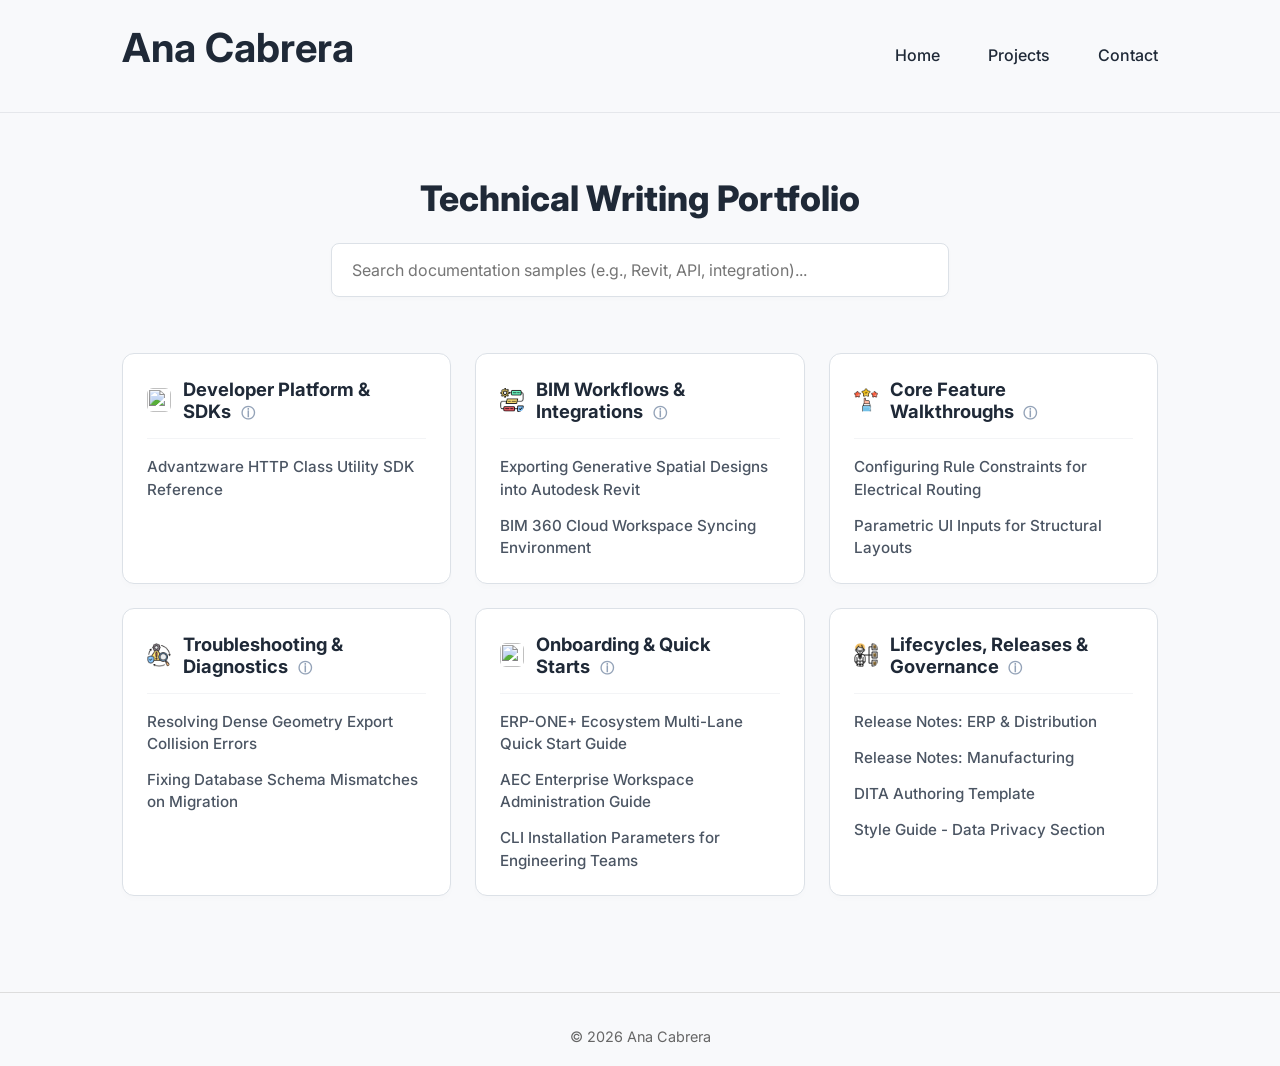
==== commit 7722fc1f: "completed Lifecycles, Releases & Governance samples" ====
--- a/projects/index.html
+++ b/projects/index.html
@@ -36,8 +36,26 @@
     
     <div class="portal-card">
       <div class="portal-card-header">
+        <img src="../assets/icons/developer.png" alt="" class="card-icon">
+        <h3>
+          Developer Platform & <span class="no-wrap-context">SDKs
+            <span class="global-tooltip-trigger" data-title="Reference manuals, code parameter blocks, and class utilities engineered for software developers and integration teams.">ⓘ</span>
+          </span>
+        </h3>
+      </div>
+      <ul class="sample-links">
+        <li><a href="viewer.html#advantzware-api-reference.htm">Advantzware HTTP Class Utility SDK Reference</a></li>
+      </ul>
+    </div>
+
+    <div class="portal-card">
+      <div class="portal-card-header">
         <img src="../assets/icons/workflow.png" alt="" class="card-icon">
-        <h3>Workflow & Integrations</h3>
+        <h3>
+          BIM Workflows & <span class="no-wrap-context">Integrations
+            <span class="global-tooltip-trigger" data-title="Advanced configuration roadmaps detailing platform interoperability, spatial data generation, and cloud environment syncing.">ⓘ</span>
+          </span>
+        </h3>
       </div>
       <ul class="sample-links">
         <li><a href="viewer.html#export-to-revit.html">Exporting Generative Spatial Designs into Autodesk Revit</a></li>
@@ -48,7 +66,11 @@
     <div class="portal-card">
       <div class="portal-card-header">
         <img src="../assets/icons/feature.png" alt="" class="card-icon">
-        <h3>Feature Walkthroughs</h3>
+        <h3>
+          Core Feature <span class="no-wrap-context">Walkthroughs
+            <span class="global-tooltip-trigger" data-title="Task-oriented user guides outlining rule constraints, parametric inputs, and functional modeling workflows.">ⓘ</span>
+          </span>
+        </h3>
       </div>
       <ul class="sample-links">
         <li><a href="viewer.html#conduit-routing.html">Configuring Rule Constraints for Electrical Routing</a></li>
@@ -59,7 +81,11 @@
     <div class="portal-card">
       <div class="portal-card-header">
         <img src="../assets/icons/troubleshooting.png" alt="" class="card-icon">
-        <h3>Troubleshooting & Diagnostics</h3>
+        <h3>
+          Troubleshooting & <span class="no-wrap-context">Diagnostics
+            <span class="global-tooltip-trigger" data-title="Technical resolution paths for handling dense geometric collisions, system rendering log faults, and migration database mismatches.">ⓘ</span>
+          </span>
+        </h3>
       </div>
       <ul class="sample-links">
         <li><a href="viewer.html#collision-errors.html">Resolving Dense Geometry Export Collision Errors</a></li>
@@ -70,9 +96,14 @@
     <div class="portal-card">
       <div class="portal-card-header">
         <img src="../assets/icons/onboarding.png" alt="" class="card-icon">
-        <h3>Onboarding & Quick Start</h3>
-      </div>
-      <ul class="sample-links">
+        <h3>
+          Onboarding & Quick <span class="no-wrap-context">Starts
+            <span class="global-tooltip-trigger" data-title="Multi-lane onboarding guides and CLI administration setups managed using structured, single-source information architecture.">ⓘ</span>
+          </span>
+        </h3>
+      </div>
+      <ul class="sample-links">
+        <li><a href="viewer.html#erp-one-intro.htm">ERP-ONE+ Ecosystem Multi-Lane Quick Start Guide</a></li>
         <li><a href="viewer.html#enterprise-setup.html">AEC Enterprise Workspace Administration Guide</a></li>
         <li><a href="viewer.html#cli-install.html">CLI Installation Parameters for Engineering Teams</a></li>
       </ul>
@@ -81,20 +112,17 @@
     <div class="portal-card">
       <div class="portal-card-header">
         <img src="../assets/icons/proactive.png" alt="" class="card-icon">
-        <h3>Release Notes & Patches</h3>
-      </div>
-      <ul class="sample-links">
-        <li><a href="viewer.html#rn-sample-1.htm">Product Release Notes: Resolved Issues and Minor Feature</a></li>
-      </ul>
-    </div>
-
-    <div class="portal-card">
-      <div class="portal-card-header">
-        <img src="../assets/icons/alignment.png" alt="" class="card-icon">
-        <h3>Style Guides & SOPs</h3>
-      </div>
-      <ul class="sample-links">
-        <li><a href="viewer.html#style-guide.html">Internal Knowledge Base Markdown Style Guide</a></li>
+        <h3>
+          Lifecycles, Releases & <span class="no-wrap-context">Governance
+            <span class="global-tooltip-trigger" data-title="Continuous product release notes and internal style documentation managing organizational standards across update sprints.">ⓘ</span>
+          </span>
+        </h3>
+      </div>
+      <ul class="sample-links">
+        <li><a href="viewer.html#release-notes-ERP-distribution.htm">Release Notes: ERP & Distribution</a></li>
+        <li><a href="viewer.html#release-notes-corrugated-manufacturing.htm">Release Notes: Manufacturing</a></li>
+        <li><a href="viewer.html#article-template.htm">DITA Authoring Template</a></li>
+        <li><a href="viewer.html#style-guide-data-privacy.html">Style Guide - Data Privacy Section</a></li>
       </ul>
     </div>
 
@@ -102,22 +130,75 @@
 </main>
 
 <script>
-  document.getElementById('docs-search').addEventListener('input', function(e) {
-    const searchTerm = e.target.value.toLowerCase();
-    const cards = document.querySelectorAll('.portal-card');
-
-    cards.forEach(card => {
-      // Grab all text inside the card header and all list items
-      const cardText = card.textContent.toLowerCase();
+// 1. Tooltip Functionality
+const globalTooltip = document.createElement('div');
+globalTooltip.className = 'global-floating-tooltip';
+document.body.appendChild(globalTooltip);
+
+document.querySelectorAll('.global-tooltip-trigger').forEach(trigger => {
+  trigger.addEventListener('mouseenter', function(e) {
+    globalTooltip.textContent = this.getAttribute('data-title');
+    globalTooltip.classList.add('visible');
+    const rect = this.getBoundingClientRect();
+    globalTooltip.style.top = `${rect.bottom + window.scrollY + 8}px`;
+    globalTooltip.style.left = `${rect.left + window.scrollX + (rect.width / 2)}px`;
+  });
+  trigger.addEventListener('mouseleave', () => globalTooltip.classList.remove('visible'));
+});
+
+// 2. Automated Search Indexing
+const docCache = {};
+
+document.querySelectorAll('.sample-links a').forEach(link => {
+  const filename = link.getAttribute('href').replace('viewer.html#', '');
+  const fetchUrl = `content/${filename}`; 
+  
+  fetch(fetchUrl)
+    .then(response => response.ok ? response.text() : null)
+    .then(html => {
+      if (html) {
+        const tempDiv = document.createElement('div');
+        tempDiv.innerHTML = html;
+        docCache[filename] = tempDiv.textContent.toLowerCase();
+      }
+    })
+    .catch(err => console.warn("Could not index file at:", fetchUrl));
+});
+
+// 3. Granular Filtering Logic
+document.getElementById('docs-search').addEventListener('input', function(e) {
+  const searchTerm = e.target.value.toLowerCase();
+  
+  document.querySelectorAll('.portal-card').forEach(card => {
+    const cardHeader = card.querySelector('.portal-card-header').textContent.toLowerCase();
+    const listItems = card.querySelectorAll('.sample-links li');
+    let hasVisibleMatch = false;
+
+    listItems.forEach(li => {
+      const link = li.querySelector('a');
+      const filename = link.getAttribute('href').replace('viewer.html#', '');
+      const linkText = li.textContent.toLowerCase();
       
-      // If the search term is found anywhere in the card, show it. Otherwise, hide it.
-      if (cardText.includes(searchTerm)) {
-        card.style.display = 'flex'; // Keeps your responsive card grid layout intact
+      // Match logic: Link Title OR Content of the linked file
+      const isMatch = linkText.includes(searchTerm) || 
+                      (docCache[filename] && docCache[filename].includes(searchTerm));
+
+      if (isMatch) {
+        li.style.display = 'block';
+        hasVisibleMatch = true;
       } else {
-        card.style.display = 'none';
+        li.style.display = 'none';
       }
     });
+
+    // Show card if header matches OR if at least one link matched
+    if (cardHeader.includes(searchTerm) || hasVisibleMatch) {
+      card.style.display = 'flex';
+    } else {
+      card.style.display = 'none';
+    }
   });
+});
 </script>
 
 <footer>
--- a/assets/css/style.css
+++ b/assets/css/style.css
@@ -47,6 +47,23 @@
 p,
 li {
   margin-bottom: 1rem;
+}
+
+/* LISTS **/
+ol,
+ul,
+ol li,
+ul li {
+  margin-left: 12pt;
+  margin-bottom: 0pt;
+}
+
+/* SECTION DIVIDER */
+.section-divider {
+  margin-top: 2rem;
+  margin-bottom: 2rem;
+  border: 0;
+  border-top: 1px solid #e2e8f0;
 }
 
 /* HEADER */
@@ -710,8 +727,9 @@
 /* THE 6-CARD GRID ARCHITECTURE */
 .portal-grid {
   display: grid;
-  grid-template-columns: repeat(3, 1fr);
+  grid-template-columns: repeat(auto-fit, minmax(300px, 1fr));
   gap: 1.5rem;
+  margin-top: 2rem;
 }
 
 .portal-card {
@@ -746,6 +764,60 @@
   font-weight: 700;
   color: #1f2937;
   margin: 0;
+}
+
+/* 1. Ensure the parent card doesn't clip children */
+.portal-card {
+  position: relative; /* Context foundation */
+  overflow: visible !important; /* Forces grid tracks to allow spill-out */
+  z-index: 1;
+  transition: transform 0.2s ease, z-index 0s;
+}
+
+.no-wrap-context {
+  white-space: nowrap;
+}
+
+.global-tooltip-trigger {
+  cursor: help;
+  color: #94a3b8;
+  font-size: 0.9rem;
+  margin-left: 0.35rem;
+  display: inline-block;
+  transition: color 0.2s ease;
+}
+
+.global-tooltip-trigger:hover {
+  color: #2563eb;
+}
+
+/* This box lives directly on the document body, immune to card overflow constraints */
+.global-floating-tooltip {
+  position: absolute;
+  background-color: #1e293b;
+  color: #ffffff;
+  padding: 0.75rem 1rem;
+  border-radius: 6px;
+  width: 250px;
+  font-size: 0.8rem;
+  font-weight: 400;
+  line-height: 1.4;
+  box-shadow: 0 10px 15px -3px rgb(0 0 0 / 0.3);
+  z-index: 99999; /* Forces it over every layout layer on the page */
+  opacity: 0;
+  visibility: hidden;
+  transform: translateX(-50%); /* Keeps arrow pinpoint centered */
+  transition: opacity 0.15s ease;
+  pointer-events: none;
+}
+
+.global-floating-tooltip.visible {
+  opacity: 1;
+  visibility: visible;
+}
+/* Prevents the last word of the title and the info icon from separating */
+.no-wrap-context {
+  white-space: nowrap;
 }
 
 /* INTERIOR CARD CONTENT LINKS */
@@ -794,16 +866,16 @@
   position: sticky;
   top: 3rem;
   background: #f8f9fb;
-  padding-right: 1.5rem;
+  padding-right: 1rem; /* Reduced right padding to maximize horizontal line space */
 }
 
 .back-to-portal {
   display: inline-block;
   text-decoration: none;
-  font-size: 0.9rem;
+  font-size: 0.8rem; /* Scaled down from 0.9rem */
   font-weight: 600;
   color: #0b5cab;
-  margin-bottom: 2rem;
+  margin-bottom: 0.75rem; /* Cut down significantly from 2rem to flush list upward */
 }
 
 .kb-article-sidebar h3 {
@@ -811,32 +883,38 @@
   text-transform: uppercase;
   letter-spacing: 0.5px;
   color: #6b7280;
-  margin-bottom: 1rem;
+  margin-bottom: 0.5rem; /* Reduced from 1rem to keep it tight against the first link group */
 }
 
 .kb-inner-nav {
   display: flex;
   flex-direction: column;
-  gap: 0.25rem;
+  gap: 1px; /* Changed from 0.25rem (4px) to 1px for high-density nesting */
 }
 
 .nav-group-title {
-  font-size: 0.8rem;
+  font-size: 0.72rem; /* Scaled down slightly from 0.8rem for scannability */
   font-weight: 700;
   color: #9ca3af;
   text-transform: uppercase;
-  margin-top: 1rem;
-  margin-bottom: 0.25rem;
+  margin-top: 0.5rem; /* Halved from 1rem to remove large empty pockets between blocks */
+  margin-bottom: 0.1rem; /* Tightened from 0.25rem to push titles right against their links */
+}
+
+/* Removes top margin from the very first category header so it aligns with the baseline */
+.nav-group-title:first-of-type {
+  margin-top: 0;
 }
 
 .kb-inner-nav a {
   text-decoration: none;
   color: #4b5563;
-  font-size: 0.95rem;
+  font-size: 0.82rem; /* Scaled down from 0.95rem so long titles wrap less and stay on one line */
   font-weight: 500;
-  padding: 0.4rem 0.5rem;
+  padding: 0.2rem 0.35rem; /* Shaved vertical padding from 0.4rem to 0.2rem to group links closely */
   border-radius: 4px;
   transition: all 0.15s ease;
+  line-height: 1.3; /* Tightened link line-height to ensure any multi-line wrapping stays compact */
 }
 
 .kb-inner-nav a:hover,
@@ -888,4 +966,321 @@
   .portal-grid {
     grid-template-columns: 1fr;
   }
+}
+/* ==========================================================================
+   Project Introduction: Lowkey Minimalist Accordion
+   ========================================================================== */
+
+.project-intro-accordion {
+  background-color: transparent; 
+  border: none;                  
+  margin-top: 2rem;
+  margin-bottom: 1.5rem;
+  box-shadow: none;              
+}
+
+.project-intro-accordion summary {
+  display: flex;
+  justify-content: space-between;
+  align-items: center;
+  padding: 0.5rem 0;             
+  cursor: pointer;
+  list-style: none;
+  border-bottom: 1px solid #e2e8f0; 
+}
+
+.accordion-toggle-icon {
+  width: 6px;
+  height: 6px;
+  border-right: 2px solid #94a3b8;  
+  border-bottom: 2px solid #94a3b8; 
+  transform: rotate(45deg); 
+  transition: transform 0.2s ease-in-out;
+  margin-right: 0.5rem;
+  flex-shrink: 0;
+}
+
+.project-intro-accordion[open] .accordion-toggle-icon {
+  transform: rotate(225deg); 
+}
+
+.project-intro-accordion .accordion-content {
+  padding: 1rem 0; 
+}
+
+.project-intro-accordion summary h2 {
+  color: #475569;                
+  margin: 0;
+  font-size: 0.95rem;            
+  font-weight: 700;
+  text-transform: uppercase;
+  letter-spacing: 0.05em;
+}
+
+.project-intro-accordion h3 {
+  color: #64748b;
+  margin-top: 1.25rem;
+  margin-bottom: 0.5rem;
+  font-size: 0.85rem;
+  font-weight: 600;
+  text-transform: uppercase;
+  letter-spacing: 0.05em;
+}
+
+.project-intro-accordion p,
+.project-intro-accordion li {
+  margin-bottom: 0.25rem;
+  font-size: 0.9rem;
+  color: #334155;
+}
+
+.section-divider {
+  border: 0;
+  border-top: 1px solid #f1f5f9;
+  margin: 1.5rem 0;
+}
+
+/* ==========================================================================
+   Compact Download Component: Contained & Low-Noise
+   ========================================================================== */
+
+.accordion-download-zone {
+  margin-top: 1.25rem;
+  padding: 1rem;            /* Tight internal padding */
+  background-color: #f8fafc; /* Very light background for separation */
+  border: 1px solid #e2e8f0; /* Subtle border */
+  border-radius: 4px;
+}
+
+.download-notice-text {
+  font-size: 0.8rem;        /* Smaller font */
+  line-height: 1.4;
+  color: #64748b;           /* Softer grey */
+  margin-bottom: 0.75rem;   /* Tighter spacing */
+}
+
+.btn-download {
+  display: inline-flex;
+  align-items: center;
+  gap: 0.5rem;
+  padding: 0.25rem 0;
+  background-color: transparent !important; /* Force no background */
+  border: none !important;
+  color: #475569;      /* Slate-600 */
+  font-weight: 500;
+  font-size: 0.85rem;
+  text-decoration: none;
+  transition: color 0.2s ease;
+}
+
+.btn-download:hover {
+  background-color: transparent !important; /* Ensure no hover background */
+  color: #0f172a;      /* Darken just the text/icon slightly */
+}
+
+.btn-download svg {
+  width: 14px;
+  height: 14px;
+  stroke: currentColor;
+  stroke-width: 2;
+  fill: none;
+  transition: transform 0.2s ease;
+}
+
+/* Subtle micro-interaction */
+.btn-download:hover svg {
+  transform: translateY(1px); /* Slight downward nudge */
+}
+
+/* Modal Overlay Backdrop Setup */
+.modal-overlay {
+  position: fixed;
+  top: 0;
+  left: 0;
+  width: 100%;
+  height: 100%;
+  background: rgba(15, 23, 42, 0.6);
+  backdrop-filter: blur(4px);
+  display: flex;
+  align-items: center;
+  justify-content: center;
+  z-index: 9999;
+  opacity: 0;
+  pointer-events: none;
+  transition: opacity 0.2s ease-in-out;
+}
+
+/* Modal View State Active State */
+.modal-overlay.is-active {
+  opacity: 1 !important;
+  pointer-events: auto !important;
+}
+
+/* Central Overlay Form Card Container */
+.modal-card {
+  background: #ffffff;
+  padding: 2rem;
+  border-radius: 8px;
+  width: 100%;
+  max-width: 460px;
+  box-shadow: 0 20px 25px -5px rgba(0, 0, 0, 0.1), 0 10px 10px -5px rgba(0, 0, 0, 0.04);
+  position: relative;
+  transform: translateY(15px);
+  transition: transform 0.2s ease-in-out;
+}
+
+.modal-overlay.is-active .modal-card {
+  transform: translateY(0);
+}
+
+/* Typography Mechanics inside Dialogs */
+.modal-card h2 {
+  font-size: 1.35rem;
+  color: #1e293b;
+  margin-top: 0;
+  margin-bottom: 0.5rem;
+}
+
+.modal-card p {
+  font-size: 0.88rem;
+  color: #475569;
+  line-height: 1.5;
+  margin-bottom: 1.5rem;
+}
+
+/* Form Group Layout Configurations */
+.form-group {
+  display: flex;
+  flex-direction: column;
+  gap: 0.4rem;
+  margin-bottom: 1rem;
+}
+
+.form-group label {
+  font-size: 0.8rem;
+  font-weight: 600;
+  color: #334155;
+  text-transform: uppercase;
+  letter-spacing: 0.02em;
+}
+
+.form-group input {
+  padding: 0.6rem 0.75rem;
+  font-size: 0.9rem;
+  border: 1px solid #cbd5e1;
+  border-radius: 6px;
+  background: #f8fafc;
+  color: #0f172a;
+  font-family: inherit;
+  transition: border-color 0.15s ease;
+}
+
+.form-group input:focus {
+  outline: none;
+  border-color: #0b5cab;
+  background: #ffffff;
+}
+
+/* Modal Actions Layout Structure Row */
+.modal-actions-row {
+  display: flex;
+  justify-content: flex-end;
+  gap: 0.75rem;
+  margin-top: 1.25rem;
+}
+
+/* Interactive CTA Form Button Controls */
+.btn-modal-cancel, 
+.btn-modal-submit {
+  padding: 0.55rem 1.25rem;
+  font-size: 0.88rem;
+  font-weight: 600;
+  border-radius: 6px;
+  cursor: pointer;
+  border: none;
+  transition: all 0.15s ease;
+}
+
+.btn-modal-cancel {
+  background-color: #f1f5f9;
+  color: #475569;
+}
+
+.btn-modal-cancel:hover {
+  background-color: #e2e8f0;
+  color: #1e293b;
+}
+
+.btn-modal-submit {
+  background-color: #0b5cab;
+  color: #ffffff;
+}
+
+.btn-modal-submit:hover {
+  background-color: #08437d;
+}
+
+.btn-modal-submit:disabled {
+  opacity: 0.6;
+  cursor: not-allowed;
+}
+
+/* PROJECT META DATA */
+.doc-meta-grid {
+  display: grid;
+  grid-template-columns: repeat(2, minmax(0, 1fr));
+  gap: 0.5rem 2rem; /* Tight vertical gap, generous horizontal gap */
+  margin: 1.5rem 0;
+  padding: 0.5rem 0;
+  border-top: 1px solid #e2e8f0;
+  border-bottom: 1px solid #e2e8f0;
+}
+
+.meta-item {
+  display: flex;
+  align-items: baseline;
+  gap: 0.5rem;
+  font-family: 'Inter', sans-serif;
+}
+
+.meta-label {
+  font-size: 0.7rem;
+  font-weight: 700;
+  color: #94a3b8; /* Subtle gray label */
+  text-transform: uppercase;
+  letter-spacing: 0.02em;
+  white-space: nowrap;
+}
+
+.meta-value {
+  font-size: 0.8rem;
+  color: #334155;
+  font-weight: 500;
+}
+
+/* Mobile responsiveness: stack to one column on small screens */
+@media (max-width: 600px) {
+  .doc-meta-bar {
+    grid-template-columns: 1fr;
+  }
+}
+
+/* Meta-commentary callout */
+.portfolio-callout {
+  margin: 1.5rem 0 1.5rem 1.5rem;
+  padding-left: 1rem;
+  border-left: 1px solid #cbd5e1;
+  font-size: 0.8rem;
+  line-height: 1.5;
+  color: #64748b;
+  font-style: italic; /* Forces all text, including the label, to be italic */
+  letter-spacing: 0.01em;
+  display: block;      /* Ensures the container respects the margin */
+}
+
+/* Forces the label to be inline */
+.portfolio-callout::before {
+  content: "Author’s Note: ";
+  font-weight: 700;    /* Makes it bold */
+  display: inline;     /* Ensures it stays on the same line */
 }
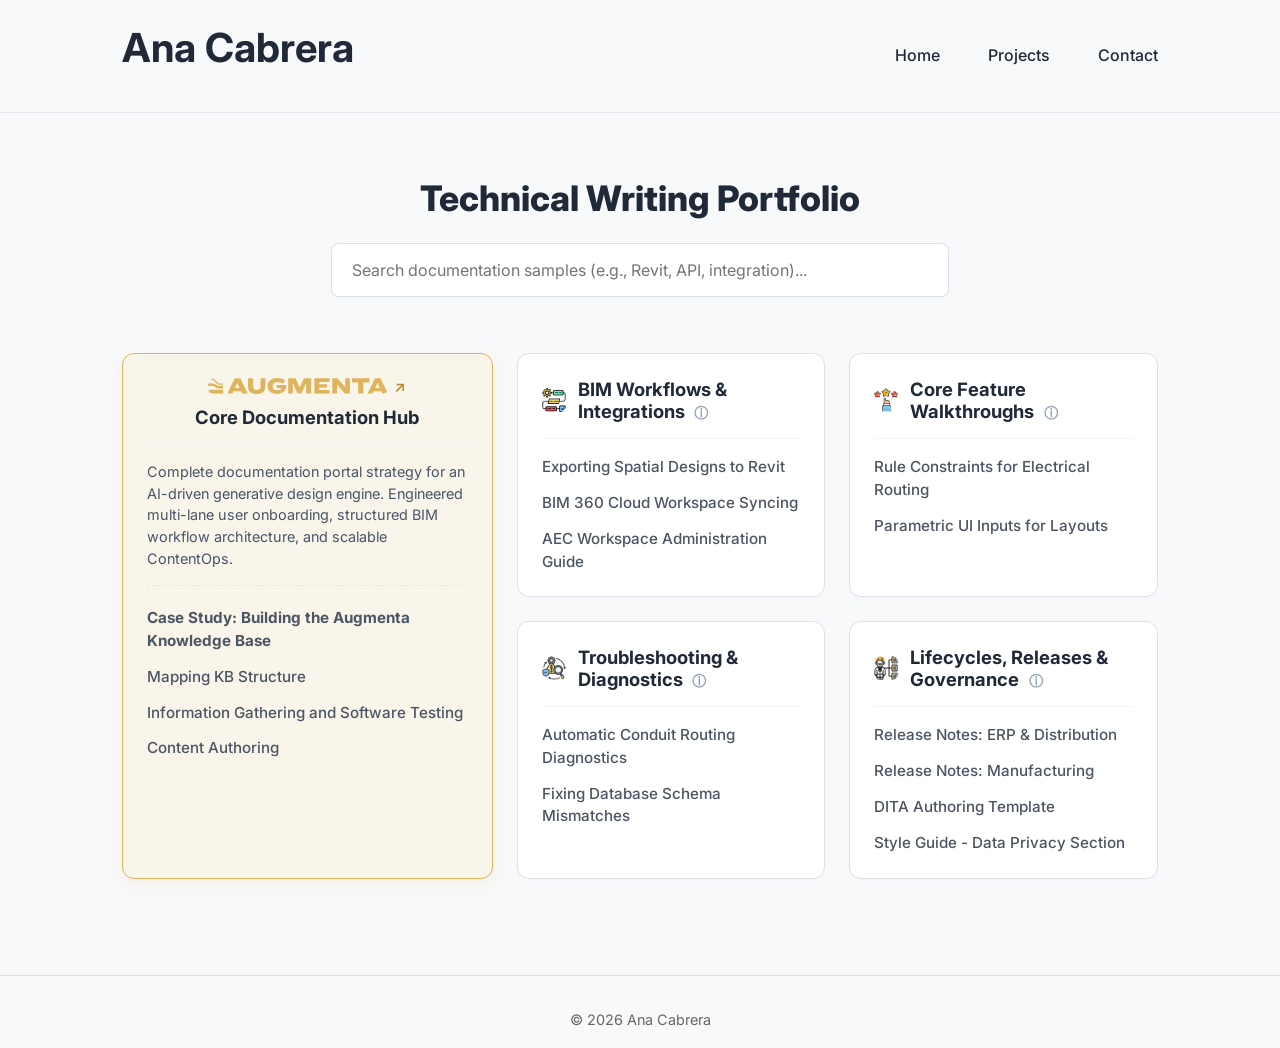
==== commit 745cf2ca: "augmenta spotloight" ====
--- a/projects/index.html
+++ b/projects/index.html
@@ -32,101 +32,96 @@
     <input type="text" id="docs-search" placeholder="Search documentation samples (e.g., Revit, API, integration)...">
   </div>
 
-  <div class="portal-grid">
-    
-    <div class="portal-card">
-      <div class="portal-card-header">
-        <img src="../assets/icons/developer.png" alt="" class="card-icon">
-        <h3>
-          Developer Platform & <span class="no-wrap-context">SDKs
-            <span class="global-tooltip-trigger" data-title="Reference manuals, code parameter blocks, and class utilities engineered for software developers and integration teams.">ⓘ</span>
-          </span>
-        </h3>
-      </div>
-      <ul class="sample-links">
-        <li><a href="viewer.html#advantzware-api-reference.htm">Advantzware HTTP Class Utility SDK Reference</a></li>
-      </ul>
-    </div>
-
-    <div class="portal-card">
-      <div class="portal-card-header">
-        <img src="../assets/icons/workflow.png" alt="" class="card-icon">
-        <h3>
-          BIM Workflows & <span class="no-wrap-context">Integrations
-            <span class="global-tooltip-trigger" data-title="Advanced configuration roadmaps detailing platform interoperability, spatial data generation, and cloud environment syncing.">ⓘ</span>
-          </span>
-        </h3>
-      </div>
-      <ul class="sample-links">
-        <li><a href="viewer.html#export-to-revit.html">Exporting Generative Spatial Designs into Autodesk Revit</a></li>
-        <li><a href="viewer.html#bim360-sync.html">BIM 360 Cloud Workspace Syncing Environment</a></li>
-      </ul>
-    </div>
-
-    <div class="portal-card">
-      <div class="portal-card-header">
-        <img src="../assets/icons/feature.png" alt="" class="card-icon">
-        <h3>
-          Core Feature <span class="no-wrap-context">Walkthroughs
-            <span class="global-tooltip-trigger" data-title="Task-oriented user guides outlining rule constraints, parametric inputs, and functional modeling workflows.">ⓘ</span>
-          </span>
-        </h3>
-      </div>
-      <ul class="sample-links">
-        <li><a href="viewer.html#conduit-routing.html">Configuring Rule Constraints for Electrical Routing</a></li>
-        <li><a href="viewer.html#parametric-inputs.html">Parametric UI Inputs for Structural Layouts</a></li>
-      </ul>
-    </div>
-
-    <div class="portal-card">
-      <div class="portal-card-header">
-        <img src="../assets/icons/troubleshooting.png" alt="" class="card-icon">
-        <h3>
-          Troubleshooting & <span class="no-wrap-context">Diagnostics
-            <span class="global-tooltip-trigger" data-title="Technical resolution paths for handling dense geometric collisions, system rendering log faults, and migration database mismatches.">ⓘ</span>
-          </span>
-        </h3>
-      </div>
-      <ul class="sample-links">
-        <li><a href="viewer.html#collision-errors.html">Resolving Dense Geometry Export Collision Errors</a></li>
-        <li><a href="viewer.html#schema-mismatch.html">Fixing Database Schema Mismatches on Migration</a></li>
-      </ul>
-    </div>
-
-    <div class="portal-card">
-      <div class="portal-card-header">
-        <img src="../assets/icons/onboarding.png" alt="" class="card-icon">
-        <h3>
-          Onboarding & Quick <span class="no-wrap-context">Starts
-            <span class="global-tooltip-trigger" data-title="Multi-lane onboarding guides and CLI administration setups managed using structured, single-source information architecture.">ⓘ</span>
-          </span>
-        </h3>
-      </div>
-      <ul class="sample-links">
-        <li><a href="viewer.html#erp-one-intro.htm">ERP-ONE+ Ecosystem Multi-Lane Quick Start Guide</a></li>
-        <li><a href="viewer.html#enterprise-setup.html">AEC Enterprise Workspace Administration Guide</a></li>
-        <li><a href="viewer.html#cli-install.html">CLI Installation Parameters for Engineering Teams</a></li>
-      </ul>
-    </div>
-
-    <div class="portal-card">
-      <div class="portal-card-header">
-        <img src="../assets/icons/proactive.png" alt="" class="card-icon">
-        <h3>
-          Lifecycles, Releases & <span class="no-wrap-context">Governance
-            <span class="global-tooltip-trigger" data-title="Continuous product release notes and internal style documentation managing organizational standards across update sprints.">ⓘ</span>
-          </span>
-        </h3>
-      </div>
-      <ul class="sample-links">
-        <li><a href="viewer.html#release-notes-ERP-distribution.htm">Release Notes: ERP & Distribution</a></li>
-        <li><a href="viewer.html#release-notes-corrugated-manufacturing.htm">Release Notes: Manufacturing</a></li>
-        <li><a href="viewer.html#article-template.htm">DITA Authoring Template</a></li>
-        <li><a href="viewer.html#style-guide-data-privacy.html">Style Guide - Data Privacy Section</a></li>
-      </ul>
-    </div>
-
-  </div>
+  <div class="portal-grid asymmetric-grid">
+  
+  <!-- 1. FEATURED FLAGSHIP CARD (SPANS 2 ROWS) -->
+  <div class="portal-card flagship-card">
+    <div class="portal-card-header">
+      <a href="https://docs.augmenta.ai" target="_blank" rel="noopener noreferrer" class="flagship-logo-link" title="Open docs.augmenta.ai in new tab">
+        <img src="../assets/logos/augmenta.svg" alt="Augmenta Logo" class="card-icon" />
+        <span class="external-link-icon">↗</span>
+      </a>
+      <h3>Core Documentation Hub</h3>
+    </div>
+    <p class="flagship-summary">
+      Complete documentation portal strategy for an AI-driven generative design engine. Engineered multi-lane user onboarding, structured BIM workflow architecture, and scalable ContentOps.
+    </p>
+    <ul class="sample-links">
+      <li><a href="viewer.html#flagship-project-case-study.html"><b>Case Study: Building the Augmenta Knowledge Base</b></a></li>
+      <li><a href="viewer.html#augmenta-ia-taxonomy.html">Mapping KB Structure</a></li>
+      <li><a href="viewer.html#erp-one-intro.htm">Information Gathering and Software Testing</a></li>
+      <li><a href="viewer.html#erp-one-intro.htm">Content Authoring</a></li>
+    </ul>
+  </div>
+
+  <!-- 2. BIM WORKFLOWS & INTEGRATIONS -->
+  <div class="portal-card">
+    <div class="portal-card-header">
+      <img src="../assets/icons/workflow.png" alt="" class="card-icon">
+      <h3>
+        BIM Workflows & <span class="no-wrap-context">Integrations
+          <span class="global-tooltip-trigger" data-title="Advanced configuration roadmaps detailing platform interoperability, spatial data generation, and cloud environment syncing.">ⓘ</span>
+        </span>
+      </h3>
+    </div>
+    <ul class="sample-links">
+      <li><a href="viewer.html#export-to-revit.html">Exporting Spatial Designs to Revit</a></li>
+      <li><a href="viewer.html#bim360-sync.html">BIM 360 Cloud Workspace Syncing</a></li>
+      <li><a href="viewer.html#enterprise-setup.html">AEC Workspace Administration Guide</a></li>
+    </ul>
+  </div>
+
+  <!-- 3. CORE FEATURE WALKTHROUGHS -->
+  <div class="portal-card">
+    <div class="portal-card-header">
+      <img src="../assets/icons/feature.png" alt="" class="card-icon">
+      <h3>
+        Core Feature <span class="no-wrap-context">Walkthroughs
+          <span class="global-tooltip-trigger" data-title="Task-oriented user guides outlining rule constraints, parametric inputs, and functional modeling workflows.">ⓘ</span>
+        </span>
+      </h3>
+    </div>
+    <ul class="sample-links">
+      <li><a href="viewer.html#conduit-routing.html">Rule Constraints for Electrical Routing</a></li>
+      <li><a href="viewer.html#parametric-inputs.html">Parametric UI Inputs for Layouts</a></li>
+    </ul>
+  </div>
+
+  <!-- 4. TROUBLESHOOTING & DIAGNOSTICS -->
+  <div class="portal-card">
+    <div class="portal-card-header">
+      <img src="../assets/icons/troubleshooting.png" alt="" class="card-icon">
+      <h3>
+        Troubleshooting & <span class="no-wrap-context">Diagnostics
+          <span class="global-tooltip-trigger" data-title="Technical resolution paths for geometric collisions, rendering log faults, and database mismatches.">ⓘ</span>
+        </span>
+      </h3>
+    </div>
+    <ul class="sample-links">
+      <li><a href="viewer.html#generative-AI-automatic-routing.html">Automatic Conduit Routing Diagnostics</a></li>
+      <li><a href="viewer.html#schema-mismatch.html">Fixing Database Schema Mismatches</a></li>
+    </ul>
+  </div>
+
+  <!-- 5. LIFECYCLES, RELEASES & GOVERNANCE -->
+  <div class="portal-card">
+    <div class="portal-card-header">
+      <img src="../assets/icons/proactive.png" alt="" class="card-icon">
+      <h3>
+        Lifecycles, Releases & <span class="no-wrap-context">Governance
+          <span class="global-tooltip-trigger" data-title="Continuous release notes, single-source DITA templates, and data privacy governance.">ⓘ</span>
+        </span>
+      </h3>
+    </div>
+    <ul class="sample-links">
+      <li><a href="viewer.html#release-notes-ERP-distribution.htm">Release Notes: ERP & Distribution</a></li>
+      <li><a href="viewer.html#release-notes-corrugated-manufacturing.htm">Release Notes: Manufacturing</a></li>
+      <li><a href="viewer.html#article-template.htm">DITA Authoring Template</a></li>
+      <li><a href="viewer.html#style-guide-data-privacy.html">Style Guide - Data Privacy Section</a></li>
+    </ul>
+  </div>
+
+</div>
 </main>
 
 <script>
--- a/assets/css/style.css
+++ b/assets/css/style.css
@@ -724,24 +724,84 @@
   box-shadow: 0 0 0 3px rgba(11, 92, 171, 0.15);
 }
 
-/* THE 6-CARD GRID ARCHITECTURE */
-.portal-grid {
+/* ASYMMETRIC GRID ARCHITECTURE WITH FEATURED FLAGSHIP CARD */
+.portal-grid.asymmetric-grid {
   display: grid;
-  grid-template-columns: repeat(auto-fit, minmax(300px, 1fr));
+  grid-template-columns: 1.2fr 1fr 1fr;
   gap: 1.5rem;
   margin-top: 2rem;
 }
 
 .portal-card {
-  background: white;
+  background: #ffffff;
   border: 1px solid #dce1e7;
   border-radius: 12px;
   padding: 1.5rem;
   display: flex;
   flex-direction: column;
   box-shadow: 0 4px 6px rgba(0, 0, 0, 0.01);
-  flex: 1 1 calc(33.333% - 1.5rem);
   min-height: 200px;
+  position: relative;
+  overflow: visible !important;
+  z-index: 1;
+  transition: transform 0.2s ease, box-shadow 0.2s ease;
+}
+
+/* FEATURED FLAGSHIP CARD (DOUBLE HEIGHT & CENTERED HEADER) */
+.portal-card.flagship-card {
+  grid-row: span 2;
+  border: 1.5px solid #DDB35E;
+  background-color: #FAF5EA; /* Soft, solid warm gold tint */
+  box-shadow: 0 6px 16px rgba(221, 179, 94, 0.12);
+  justify-content: flex-start;
+}
+
+/* Centers logo on top, title below */
+.portal-card.flagship-card .portal-card-header {
+  flex-direction: column;
+  align-items: center;
+  text-align: center;
+  gap: 0.75rem;
+  width: 100%;
+}
+
+/* Clickable Logo Container */
+.portal-card.flagship-card .flagship-logo-link {
+  display: inline-flex;
+  align-items: center;
+  gap: 0.35rem;
+  text-decoration: none;
+  transition: opacity 0.2s ease;
+}
+
+.portal-card.flagship-card .flagship-logo-link:hover {
+  opacity: 0.85;
+}
+
+/* Constrains horizontal logo dimensions */
+.portal-card.flagship-card .card-icon {
+  width: auto;
+  max-width: 180px;
+  height: auto;
+  max-height: 36px;
+  object-fit: contain;
+}
+
+/* External Link Indicator Icon */
+.portal-card.flagship-card .external-link-icon {
+  font-size: 0.95rem;
+  font-weight: 600;
+  color: #B88B32; /* Slightly darker gold for crisp contrast */
+  line-height: 1;
+}
+
+.flagship-summary {
+  font-size: 0.9rem;
+  line-height: 1.5;
+  color: #475569;
+  margin-bottom: 1.25rem;
+  padding-bottom: 1rem;
+  border-bottom: 1px dashed #e2e8f0;
 }
 
 .portal-card-header {
@@ -764,14 +824,6 @@
   font-weight: 700;
   color: #1f2937;
   margin: 0;
-}
-
-/* 1. Ensure the parent card doesn't clip children */
-.portal-card {
-  position: relative; /* Context foundation */
-  overflow: visible !important; /* Forces grid tracks to allow spill-out */
-  z-index: 1;
-  transition: transform 0.2s ease, z-index 0s;
 }
 
 .no-wrap-context {
@@ -791,7 +843,7 @@
   color: #2563eb;
 }
 
-/* This box lives directly on the document body, immune to card overflow constraints */
+/* Global Floating Tooltip */
 .global-floating-tooltip {
   position: absolute;
   background-color: #1e293b;
@@ -802,11 +854,11 @@
   font-size: 0.8rem;
   font-weight: 400;
   line-height: 1.4;
-  box-shadow: 0 10px 15px -3px rgb(0 0 0 / 0.3);
-  z-index: 99999; /* Forces it over every layout layer on the page */
+  box-shadow: 0 10px 15px -3px rgba(0, 0, 0, 0.3);
+  z-index: 99999;
   opacity: 0;
   visibility: hidden;
-  transform: translateX(-50%); /* Keeps arrow pinpoint centered */
+  transform: translateX(-50%);
   transition: opacity 0.15s ease;
   pointer-events: none;
 }
@@ -815,12 +867,8 @@
   opacity: 1;
   visibility: visible;
 }
-/* Prevents the last word of the title and the info icon from separating */
-.no-wrap-context {
-  white-space: nowrap;
-}
-
-/* INTERIOR CARD CONTENT LINKS */
+
+/* Interior Card Content Links */
 .sample-links {
   list-style: none;
   padding: 0;
@@ -847,6 +895,28 @@
 .sample-links a:hover {
   color: #0b5cab;
   text-decoration: underline;
+}
+
+/* Responsive Media Queries */
+@media (max-width: 1024px) {
+  .portal-grid.asymmetric-grid {
+    grid-template-columns: 1fr 1fr;
+  }
+  
+  .portal-card.flagship-card {
+    grid-column: span 2;
+    grid-row: span 1;
+  }
+}
+
+@media (max-width: 640px) {
+  .portal-grid.asymmetric-grid {
+    grid-template-columns: 1fr;
+  }
+  
+  .portal-card.flagship-card {
+    grid-column: span 1;
+  }
 }
 
 /* ==========================================================================
@@ -1059,32 +1129,32 @@
   margin-bottom: 0.75rem;   /* Tighter spacing */
 }
 
+/* The Download Button Style */
 .btn-download {
   display: inline-flex;
   align-items: center;
-  gap: 0.5rem;
-  padding: 0.25rem 0;
-  background-color: transparent !important; /* Force no background */
-  border: none !important;
-  color: #475569;      /* Slate-600 */
-  font-weight: 500;
-  font-size: 0.85rem;
+  gap: 6px; 
+  padding: 5px 10px; /* Reduced vertical and horizontal padding */
+  font-size: 0.85rem; /* Smaller font */
+  background-color: #f1f5f9; /* Soft grey background */
+  color: #334155 !important; /* Dark text for contrast */
+  border: 1px solid #cbd5e1; /* Subtle border */
+  border-radius: 4px;
   text-decoration: none;
-  transition: color 0.2s ease;
+  transition: all 0.2s ease;
+  width: fit-content; /* Keeps the button from stretching */
 }
 
 .btn-download:hover {
-  background-color: transparent !important; /* Ensure no hover background */
-  color: #0f172a;      /* Darken just the text/icon slightly */
-}
-
+  background-color: #e2e8f0;
+  border-color: #94a3b8;
+}
+
+/* Tighten the SVG icon spacing */
 .btn-download svg {
   width: 14px;
   height: 14px;
-  stroke: currentColor;
-  stroke-width: 2;
-  fill: none;
-  transition: transform 0.2s ease;
+  stroke-width: 2.5;
 }
 
 /* Subtle micro-interaction */
